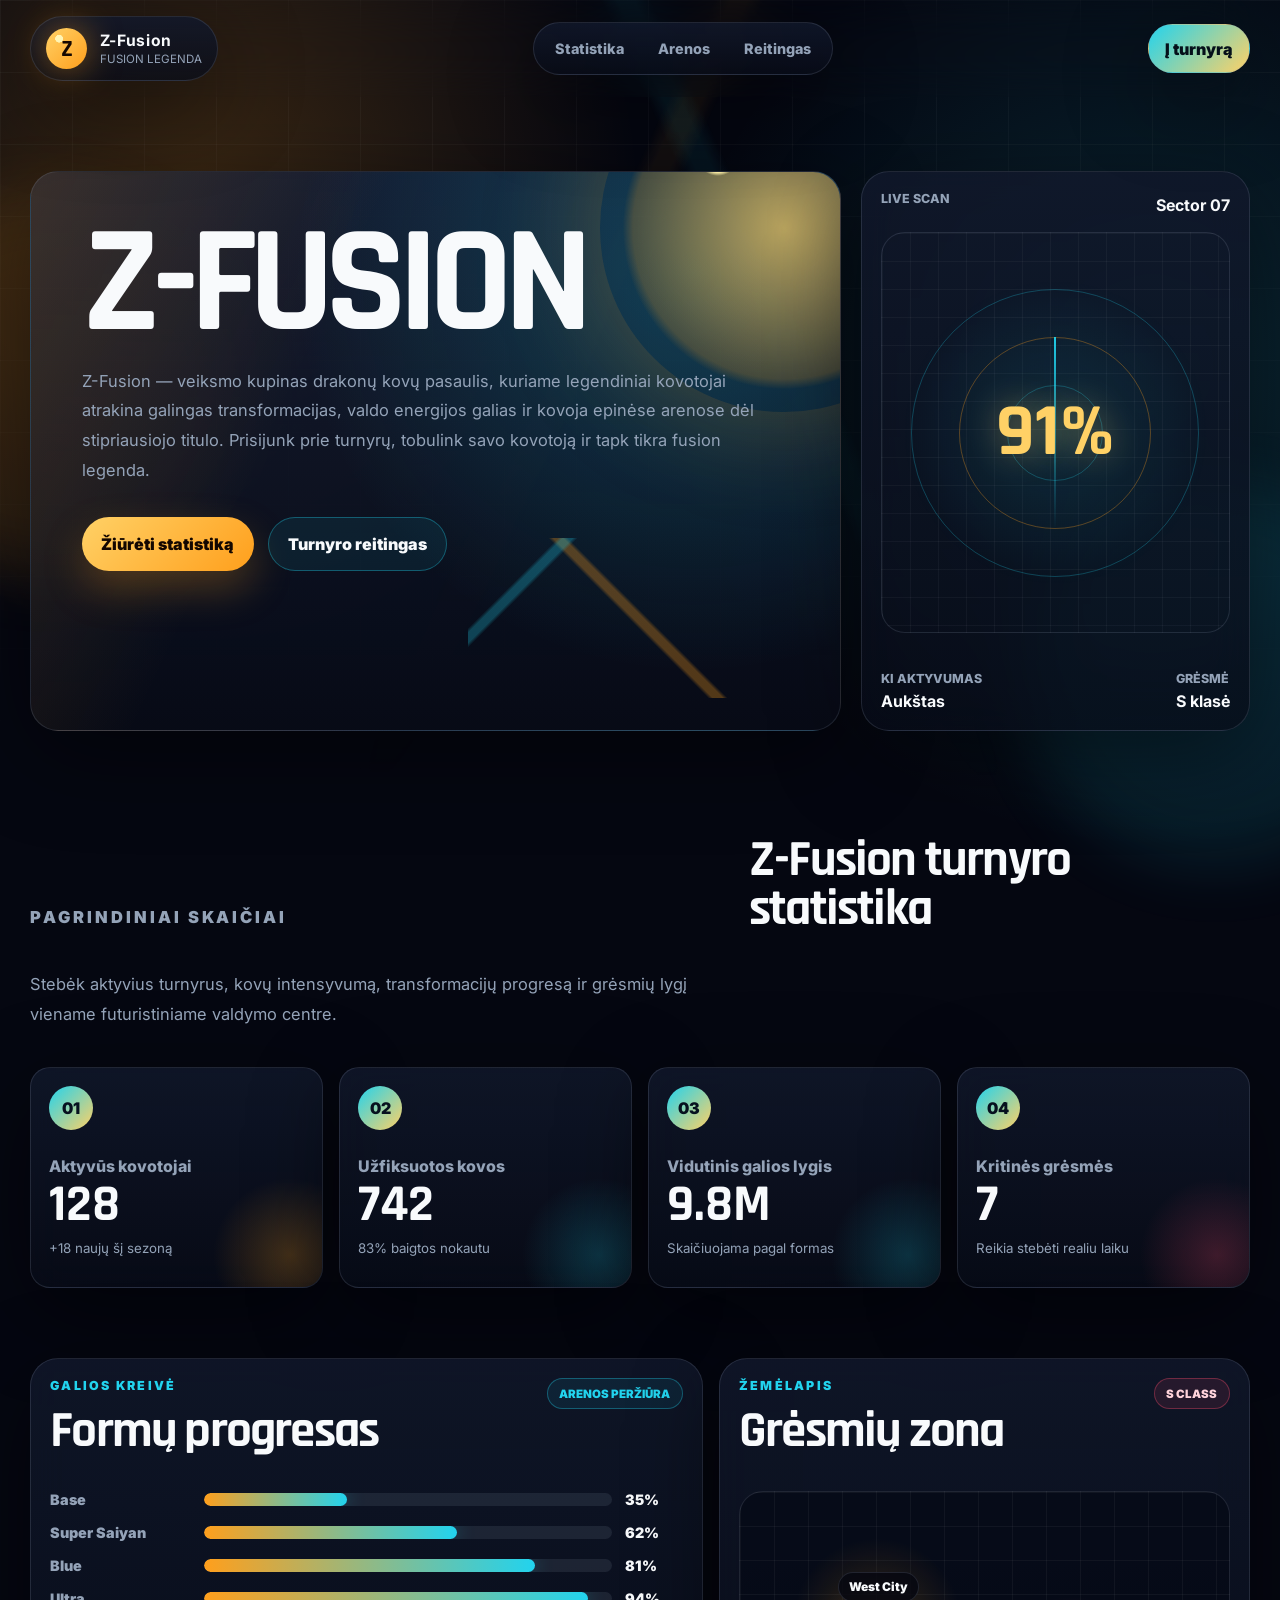
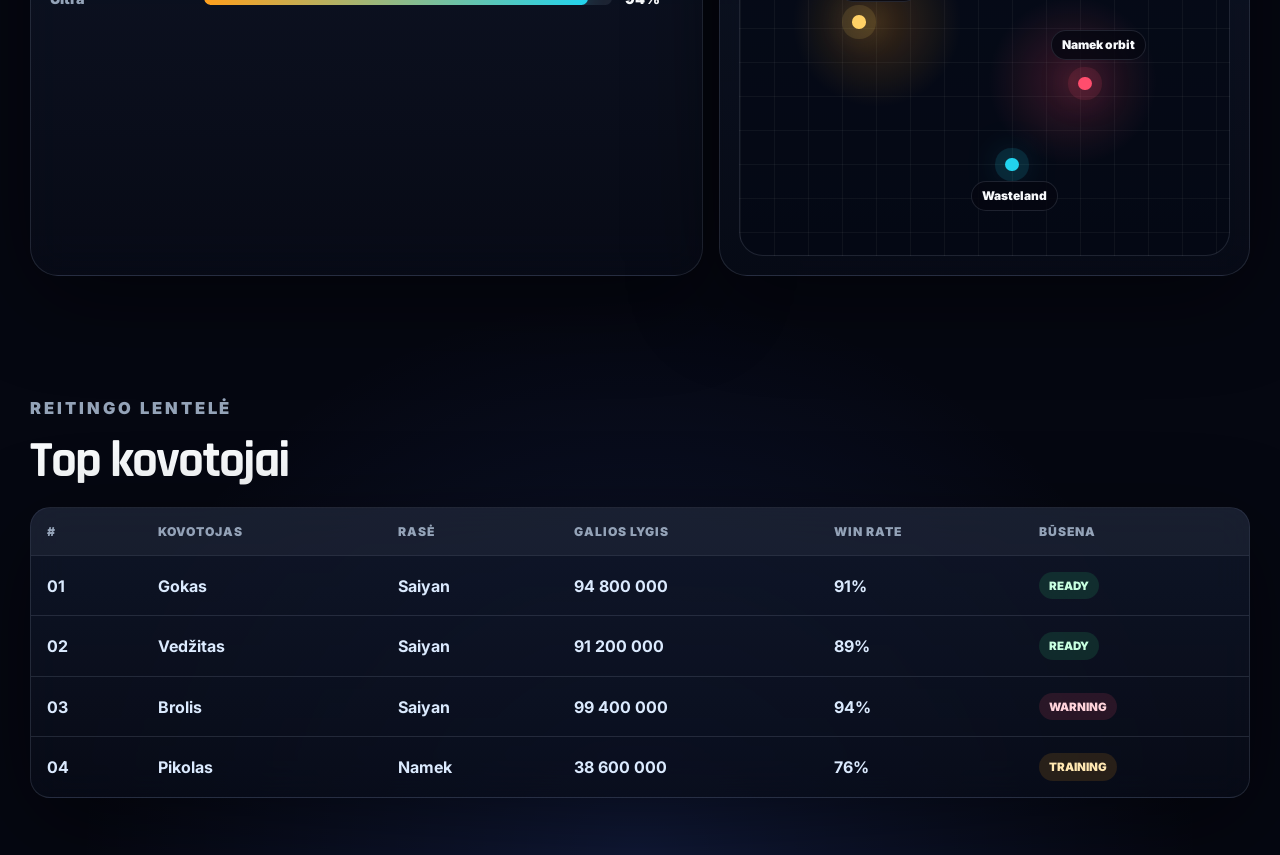
==== index.html @ 076390ab "Finalize Z-Fusion static page Co-authored-by: Adrijuszxc17 <Adrijuszxc17@users.noreply.github.com>" ====
<!DOCTYPE html>
<html lang="lt">
<head>
  <meta charset="UTF-8">
  <meta name="viewport" content="width=device-width, initial-scale=1.0">
  <title>Z-Fusion</title>
  <link rel="preconnect" href="https://fonts.googleapis.com">
  <link rel="preconnect" href="https://fonts.gstatic.com" crossorigin>
  <link href="https://fonts.googleapis.com/css2?family=Inter:wght@400;500;600;700;800;900&family=Rajdhani:wght@500;600;700&display=swap" rel="stylesheet">
  <link rel="stylesheet" href="styles.css">
</head>
<body>
  <div class="background-grid" aria-hidden="true"></div>
  <div class="energy-cloud energy-cloud-one" aria-hidden="true"></div>
  <div class="energy-cloud energy-cloud-two" aria-hidden="true"></div>

  <header class="topbar">
    <a class="brand" href="#top" aria-label="Z-Fusion pradžia">
      <span class="brand-mark">Z</span>
      <span>
        <strong>Z-Fusion</strong>
        <small>Fusion legenda</small>
      </span>
    </a>

    <nav class="nav" aria-label="Pagrindinė navigacija">
      <a href="#stats">Statistika</a>
      <a href="#arena">Arenos</a>
      <a href="#ranking">Reitingas</a>
    </nav>

    <a class="topbar-action" href="#ranking">Į turnyrą</a>
  </header>

  <main id="top">
    <section class="hero-shell">
      <div class="hero-copy">
        <h1>Z-Fusion</h1>
        <p class="hero-text">
          Z-Fusion — veiksmo kupinas drakonų kovų pasaulis, kuriame legendiniai
          kovotojai atrakina galingas transformacijas, valdo energijos galias ir
          kovoja epinėse arenose dėl stipriausiojo titulo. Prisijunk prie
          turnyrų, tobulink savo kovotoją ir tapk tikra fusion legenda.
        </p>

        <div class="hero-actions">
          <a class="button button-primary" href="#stats">Žiūrėti statistiką</a>
          <a class="button button-ghost" href="#ranking">Turnyro reitingas</a>
        </div>
      </div>

      <aside class="scanner-card" aria-label="Aktyvios kovos skeneris">
        <div class="scanner-header">
          <span>Live scan</span>
          <strong>Sector 07</strong>
        </div>

        <div class="scanner-core">
          <div class="radar-ring ring-one"></div>
          <div class="radar-ring ring-two"></div>
          <div class="radar-ring ring-three"></div>
          <span class="scanner-value">91%</span>
        </div>

        <div class="scanner-meta">
          <div>
            <span>Ki aktyvumas</span>
            <strong>Aukštas</strong>
          </div>
          <div>
            <span>Grėsmė</span>
            <strong>S klasė</strong>
          </div>
        </div>
      </aside>
    </section>

    <section id="stats" class="panel-section">
      <div class="section-title">
        <p class="label">Pagrindiniai skaičiai</p>
        <h2>Z-Fusion turnyro statistika</h2>
        <p>
          Stebėk aktyvius turnyrus, kovų intensyvumą, transformacijų progresą
          ir grėsmių lygį viename futuristiniame valdymo centre.
        </p>
      </div>

      <div class="stats-grid">
        <article class="stat-card highlight">
          <span class="stat-icon">01</span>
          <p>Aktyvūs kovotojai</p>
          <strong>128</strong>
          <small>+18 naujų šį sezoną</small>
        </article>

        <article class="stat-card">
          <span class="stat-icon">02</span>
          <p>Užfiksuotos kovos</p>
          <strong>742</strong>
          <small>83% baigtos nokautu</small>
        </article>

        <article class="stat-card">
          <span class="stat-icon">03</span>
          <p>Vidutinis galios lygis</p>
          <strong>9.8M</strong>
          <small>Skaičiuojama pagal formas</small>
        </article>

        <article class="stat-card danger">
          <span class="stat-icon">04</span>
          <p>Kritinės grėsmės</p>
          <strong>7</strong>
          <small>Reikia stebėti realiu laiku</small>
        </article>
      </div>
    </section>

    <section id="arena" class="analytics-layout">
      <article class="analytics-card power-chart">
        <div class="card-heading">
          <div>
            <p class="label">Galios kreivė</p>
            <h2>Formų progresas</h2>
          </div>
          <span class="pill">Arenos peržiūra</span>
        </div>

        <div class="chart-bars" aria-label="Kovotojų formų galios grafikas">
          <div class="bar-row">
            <span>Base</span>
            <div class="bar-track"><span style="--value: 35%"></span></div>
            <strong>35%</strong>
          </div>
          <div class="bar-row">
            <span>Super Saiyan</span>
            <div class="bar-track"><span style="--value: 62%"></span></div>
            <strong>62%</strong>
          </div>
          <div class="bar-row">
            <span>Blue</span>
            <div class="bar-track"><span style="--value: 81%"></span></div>
            <strong>81%</strong>
          </div>
          <div class="bar-row">
            <span>Ultra</span>
            <div class="bar-track"><span style="--value: 94%"></span></div>
            <strong>94%</strong>
          </div>
        </div>
      </article>

      <article class="analytics-card threat-map">
        <div class="card-heading">
          <div>
            <p class="label">Žemėlapis</p>
            <h2>Grėsmių zona</h2>
          </div>
          <span class="pill pill-red">S class</span>
        </div>

        <div class="map-shell" aria-label="Statinis grėsmių zonų vaizdas">
          <span class="zone zone-one"></span>
          <span class="zone zone-two"></span>
          <span class="zone zone-three"></span>
          <span class="zone-label label-one">West City</span>
          <span class="zone-label label-two">Namek orbit</span>
          <span class="zone-label label-three">Wasteland</span>
        </div>
      </article>
    </section>

    <section id="ranking" class="panel-section">
      <div class="section-title compact">
        <p class="label">Reitingo lentelė</p>
        <h2>Top kovotojai</h2>
      </div>

      <div class="table-card">
        <table>
          <thead>
            <tr>
              <th>#</th>
              <th>Kovotojas</th>
              <th>Rasė</th>
              <th>Galios lygis</th>
              <th>Win rate</th>
              <th>Būsena</th>
            </tr>
          </thead>
          <tbody>
            <tr>
              <td>01</td>
              <td>Gokas</td>
              <td>Saiyan</td>
              <td>94 800 000</td>
              <td>91%</td>
              <td><span class="status online">Ready</span></td>
            </tr>
            <tr>
              <td>02</td>
              <td>Vedžitas</td>
              <td>Saiyan</td>
              <td>91 200 000</td>
              <td>89%</td>
              <td><span class="status online">Ready</span></td>
            </tr>
            <tr>
              <td>03</td>
              <td>Brolis</td>
              <td>Saiyan</td>
              <td>99 400 000</td>
              <td>94%</td>
              <td><span class="status danger">Warning</span></td>
            </tr>
            <tr>
              <td>04</td>
              <td>Pikolas</td>
              <td>Namek</td>
              <td>38 600 000</td>
              <td>76%</td>
              <td><span class="status idle">Training</span></td>
            </tr>
          </tbody>
        </table>
      </div>
    </section>
  </main>
</body>
</html>
---- styles.css ----
:root {
  --bg: #050711;
  --panel: rgba(12, 18, 34, 0.82);
  --line: rgba(148, 163, 184, 0.18);
  --text: #f8fafc;
  --muted: #94a3b8;
  --orange: #ff9f1c;
  --gold: #ffd166;
  --cyan: #22d3ee;
  --blue: #4976ff;
  --red: #ff4d6d;
  --green: #31e981;
  --shadow: 0 24px 90px rgba(0, 0, 0, 0.46);
  --radius-lg: 28px;
  --radius-md: 20px;
}

* {
  box-sizing: border-box;
}

html {
  scroll-behavior: smooth;
}

body {
  min-height: 100vh;
  margin: 0;
  color: var(--text);
  font-family: "Inter", Arial, sans-serif;
  background:
    radial-gradient(circle at 15% 8%, rgba(255, 159, 28, 0.22), transparent 28rem),
    radial-gradient(circle at 90% 15%, rgba(34, 211, 238, 0.16), transparent 30rem),
    radial-gradient(circle at 50% 100%, rgba(73, 118, 255, 0.16), transparent 35rem),
    var(--bg);
  overflow-x: hidden;
}

body::selection {
  color: #0b1020;
  background: var(--gold);
}

a {
  color: inherit;
  text-decoration: none;
}

table {
  width: 100%;
  border-collapse: collapse;
}

.background-grid {
  position: fixed;
  inset: 0;
  z-index: -3;
  background-image:
    linear-gradient(rgba(255, 255, 255, 0.04) 1px, transparent 1px),
    linear-gradient(90deg, rgba(255, 255, 255, 0.04) 1px, transparent 1px);
  background-size: 72px 72px;
  mask-image: linear-gradient(to bottom, #000 0%, transparent 88%);
}

.background-grid::after {
  position: absolute;
  inset: 0;
  content: "";
  background:
    linear-gradient(115deg, transparent 0 42%, rgba(255, 159, 28, 0.08) 43% 44%, transparent 45% 100%),
    linear-gradient(65deg, transparent 0 60%, rgba(34, 211, 238, 0.09) 61% 62%, transparent 63% 100%);
}

.energy-cloud {
  position: fixed;
  z-index: -2;
  width: 24rem;
  height: 24rem;
  border-radius: 999px;
  filter: blur(32px);
  opacity: 0.54;
  pointer-events: none;
}

.energy-cloud-one {
  top: 12rem;
  left: -9rem;
  background: rgba(255, 159, 28, 0.24);
}

.energy-cloud-two {
  right: -8rem;
  bottom: 2rem;
  background: rgba(34, 211, 238, 0.2);
}

.topbar {
  position: sticky;
  top: 0;
  z-index: 20;
  display: grid;
  grid-template-columns: auto 1fr auto;
  gap: 1rem;
  align-items: center;
  width: min(1220px, calc(100% - 2rem));
  margin: 0 auto;
  padding: 1rem 0;
  backdrop-filter: blur(24px);
}

.brand,
.nav,
.topbar-action,
.scanner-card,
.stat-card,
.analytics-card,
.table-card {
  border: 1px solid var(--line);
  background: linear-gradient(180deg, rgba(17, 24, 43, 0.84), rgba(8, 12, 24, 0.76));
  box-shadow: var(--shadow);
  backdrop-filter: blur(18px);
}

.brand {
  display: inline-flex;
  align-items: center;
  gap: 0.8rem;
  padding: 0.7rem 0.95rem;
  border-radius: 999px;
}

.brand-mark {
  display: grid;
  width: 2.55rem;
  height: 2.55rem;
  place-items: center;
  color: #160800;
  font-family: "Rajdhani", "Inter", sans-serif;
  font-size: 1.45rem;
  font-weight: 700;
  background:
    radial-gradient(circle at 32% 26%, #fff5b5 0 9%, transparent 10%),
    linear-gradient(135deg, var(--gold), var(--orange));
  border-radius: 50%;
  box-shadow: 0 0 34px rgba(255, 159, 28, 0.5);
}

.brand strong,
.brand small {
  display: block;
}

.brand strong {
  font-size: 0.98rem;
  letter-spacing: 0.04em;
}

.brand small {
  margin-top: 0.1rem;
  color: var(--muted);
  font-size: 0.72rem;
  text-transform: uppercase;
}

.nav {
  justify-self: center;
  display: flex;
  gap: 0.25rem;
  padding: 0.35rem;
  border-radius: 999px;
}

.nav a {
  padding: 0.72rem 0.95rem;
  color: var(--muted);
  font-size: 0.9rem;
  font-weight: 800;
  border-radius: 999px;
  transition: 180ms ease;
}

.nav a:hover,
.nav a:focus-visible {
  color: var(--text);
  background: rgba(255, 255, 255, 0.08);
}

.topbar-action {
  padding: 0.82rem 1rem;
  color: #05101a;
  font-weight: 900;
  background: linear-gradient(135deg, var(--cyan), var(--gold));
  border-radius: 999px;
}

.hero-shell,
.panel-section,
.analytics-layout {
  width: min(1220px, calc(100% - 2rem));
  margin: 0 auto;
}

.hero-shell {
  display: grid;
  grid-template-columns: minmax(0, 1fr) minmax(340px, 0.48fr);
  gap: 1.25rem;
  align-items: stretch;
  padding: 4.6rem 0 3rem;
}

.hero-copy {
  position: relative;
  min-height: 35rem;
  padding: clamp(1.35rem, 4vw, 3.2rem);
  overflow: hidden;
  border: 1px solid var(--line);
  background:
    linear-gradient(115deg, rgba(255, 159, 28, 0.16), transparent 34%),
    radial-gradient(circle at 82% 18%, rgba(34, 211, 238, 0.22), transparent 25rem),
    linear-gradient(180deg, rgba(18, 27, 50, 0.94), rgba(8, 12, 24, 0.78));
  border-radius: var(--radius-lg);
  box-shadow: var(--shadow);
}

.hero-copy::before {
  position: absolute;
  top: -8rem;
  right: -8rem;
  width: 23rem;
  height: 23rem;
  content: "";
  background:
    radial-gradient(circle at 32% 30%, #fff1a8 0 5%, transparent 6%),
    radial-gradient(circle, rgba(255, 209, 102, 0.7), rgba(255, 159, 28, 0.22) 58%, transparent 62%);
  border-radius: 50%;
  box-shadow: 0 0 120px rgba(255, 159, 28, 0.26);
}

.hero-copy::after {
  position: absolute;
  right: 2rem;
  bottom: 2rem;
  width: 42%;
  height: 10rem;
  content: "";
  background:
    linear-gradient(135deg, transparent 0 18%, rgba(34, 211, 238, 0.35) 19% 21%, transparent 22% 100%),
    linear-gradient(45deg, transparent 0 48%, rgba(255, 159, 28, 0.38) 49% 51%, transparent 52% 100%);
  opacity: 0.8;
}

.label {
  margin: 0 0 0.85rem;
  color: var(--cyan);
  font-size: 0.78rem;
  font-weight: 900;
  letter-spacing: 0.18em;
  text-transform: uppercase;
}

h1,
h2,
h3,
p {
  margin-top: 0;
}

h1,
h2,
h3 {
  color: var(--text);
}

h1 {
  position: relative;
  z-index: 1;
  max-width: 860px;
  margin-bottom: 1.2rem;
  font-family: "Rajdhani", "Inter", sans-serif;
  font-size: clamp(4.6rem, 12vw, 9.5rem);
  font-weight: 700;
  letter-spacing: -0.06em;
  line-height: 0.82;
  text-transform: uppercase;
}

h2 {
  margin-bottom: 0.8rem;
  font-family: "Rajdhani", "Inter", sans-serif;
  font-size: clamp(2rem, 4vw, 3.9rem);
  font-weight: 700;
  letter-spacing: -0.035em;
  line-height: 0.95;
}

h3 {
  margin-bottom: 0.6rem;
  font-size: 1.28rem;
}

.hero-text,
.section-title p {
  position: relative;
  z-index: 1;
  max-width: 780px;
  color: var(--muted);
  font-size: 1.03rem;
  line-height: 1.8;
}

.hero-actions {
  position: relative;
  z-index: 1;
  display: flex;
  flex-wrap: wrap;
  gap: 0.9rem;
  margin-top: 2rem;
}

.button {
  display: inline-flex;
  align-items: center;
  justify-content: center;
  min-height: 3.35rem;
  padding: 0 1.2rem;
  font-weight: 900;
  border-radius: 999px;
  transition: 180ms ease;
}

.button:hover,
.button:focus-visible {
  transform: translateY(-3px);
}

.button-primary {
  color: #140700;
  background: linear-gradient(135deg, var(--gold), var(--orange));
  box-shadow: 0 18px 40px rgba(255, 159, 28, 0.26);
}

.button-ghost {
  color: var(--text);
  border: 1px solid rgba(34, 211, 238, 0.34);
  background: rgba(34, 211, 238, 0.08);
}

.scanner-card {
  display: grid;
  min-height: 35rem;
  padding: 1.2rem;
  border-radius: var(--radius-lg);
}

.scanner-header,
.scanner-meta {
  display: flex;
  justify-content: space-between;
  gap: 1rem;
}

.scanner-header span,
.scanner-meta span {
  color: var(--muted);
  font-size: 0.78rem;
  font-weight: 800;
  text-transform: uppercase;
}

.scanner-header strong,
.scanner-meta strong {
  display: block;
  margin-top: 0.25rem;
}

.scanner-core {
  position: relative;
  display: grid;
  min-height: 24rem;
  place-items: center;
  overflow: hidden;
  background:
    radial-gradient(circle, rgba(34, 211, 238, 0.12), transparent 58%),
    linear-gradient(rgba(255, 255, 255, 0.04) 1px, transparent 1px),
    linear-gradient(90deg, rgba(255, 255, 255, 0.04) 1px, transparent 1px);
  background-size: auto, 28px 28px, 28px 28px;
  border: 1px solid var(--line);
  border-radius: 24px;
}

.scanner-core::after {
  position: absolute;
  width: 2px;
  height: 48%;
  content: "";
  background: linear-gradient(to bottom, rgba(34, 211, 238, 0.95), transparent);
  transform-origin: bottom;
  animation: scan 5s linear infinite;
}

.radar-ring {
  position: absolute;
  border: 1px solid rgba(34, 211, 238, 0.26);
  border-radius: 50%;
}

.ring-one {
  width: 18rem;
  height: 18rem;
}

.ring-two {
  width: 12rem;
  height: 12rem;
  border-color: rgba(255, 159, 28, 0.32);
}

.ring-three {
  width: 6rem;
  height: 6rem;
}

.scanner-value {
  position: relative;
  z-index: 1;
  color: var(--gold);
  font-family: "Rajdhani", "Inter", sans-serif;
  font-size: 4.6rem;
  font-weight: 700;
  text-shadow: 0 0 34px rgba(255, 209, 102, 0.42);
}

.scanner-meta {
  align-items: end;
  padding-top: 1rem;
}

.panel-section {
  padding: 3.6rem 0;
}

.section-title {
  display: grid;
  grid-template-columns: minmax(0, 0.86fr) minmax(280px, 0.62fr);
  gap: 1.5rem;
  align-items: end;
  margin-bottom: 1.3rem;
}

.section-title.compact {
  display: block;
  max-width: 760px;
}

.stats-grid {
  display: grid;
  grid-template-columns: repeat(4, minmax(0, 1fr));
  gap: 1rem;
}

.stat-card {
  position: relative;
  min-height: 13.8rem;
  padding: 1.15rem;
  overflow: hidden;
  border-radius: var(--radius-md);
}

.stat-card::after {
  position: absolute;
  right: -3rem;
  bottom: -3rem;
  width: 10rem;
  height: 10rem;
  content: "";
  background: radial-gradient(circle, rgba(34, 211, 238, 0.2), transparent 68%);
  border-radius: 50%;
}

.stat-card.highlight::after {
  background: radial-gradient(circle, rgba(255, 159, 28, 0.24), transparent 68%);
}

.stat-card.danger::after {
  background: radial-gradient(circle, rgba(255, 77, 109, 0.22), transparent 68%);
}

.stat-icon,
.pill,
.status {
  display: inline-flex;
  align-items: center;
  justify-content: center;
  border-radius: 999px;
}

.stat-icon {
  width: 2.75rem;
  height: 2.75rem;
  margin-bottom: 1.6rem;
  color: #07111f;
  font-weight: 900;
  background: linear-gradient(135deg, var(--cyan), var(--gold));
}

.stat-card p {
  margin-bottom: 0.2rem;
  color: var(--muted);
  font-weight: 800;
}

.stat-card strong {
  display: block;
  margin-bottom: 0.35rem;
  font-family: "Rajdhani", "Inter", sans-serif;
  font-size: 3.25rem;
  line-height: 1;
}

.stat-card small {
  color: var(--muted);
}

.analytics-layout {
  display: grid;
  grid-template-columns: minmax(0, 0.95fr) minmax(360px, 0.75fr);
  gap: 1rem;
  padding: 0.8rem 0 3.8rem;
}

.analytics-card {
  padding: 1.2rem;
  border-radius: var(--radius-lg);
}

.card-heading {
  display: flex;
  justify-content: space-between;
  gap: 1rem;
  align-items: start;
  margin-bottom: 1.4rem;
}

.pill {
  padding: 0.45rem 0.72rem;
  color: var(--cyan);
  font-size: 0.72rem;
  font-weight: 900;
  text-transform: uppercase;
  border: 1px solid rgba(34, 211, 238, 0.34);
  background: rgba(34, 211, 238, 0.08);
}

.pill-red {
  color: #ffd3db;
  border-color: rgba(255, 77, 109, 0.34);
  background: rgba(255, 77, 109, 0.1);
}

.chart-bars {
  display: grid;
  gap: 1rem;
}

.bar-row {
  display: grid;
  grid-template-columns: 8.8rem 1fr 3.6rem;
  gap: 0.8rem;
  align-items: center;
}

.bar-row span,
.bar-row strong {
  font-size: 0.9rem;
  font-weight: 900;
}

.bar-row > span {
  color: var(--muted);
}

.bar-track {
  height: 0.8rem;
  overflow: hidden;
  background: rgba(148, 163, 184, 0.13);
  border-radius: 999px;
}

.bar-track span {
  display: block;
  width: var(--value);
  height: 100%;
  background: linear-gradient(90deg, var(--orange), var(--cyan));
  border-radius: inherit;
  box-shadow: 0 0 20px rgba(34, 211, 238, 0.32);
}

.map-shell {
  position: relative;
  min-height: 22.8rem;
  overflow: hidden;
  background:
    radial-gradient(circle at 28% 36%, rgba(255, 159, 28, 0.2), transparent 20%),
    radial-gradient(circle at 68% 52%, rgba(255, 77, 109, 0.2), transparent 22%),
    linear-gradient(rgba(255, 255, 255, 0.045) 1px, transparent 1px),
    linear-gradient(90deg, rgba(255, 255, 255, 0.045) 1px, transparent 1px),
    rgba(4, 9, 20, 0.62);
  background-size: auto, auto, 34px 34px, 34px 34px, auto;
  border: 1px solid var(--line);
  border-radius: 24px;
}

.zone {
  position: absolute;
  width: 0.85rem;
  height: 0.85rem;
  background: var(--gold);
  border-radius: 50%;
  box-shadow: 0 0 0 10px rgba(255, 209, 102, 0.12), 0 0 35px rgba(255, 209, 102, 0.7);
}

.zone-one {
  top: 34%;
  left: 23%;
}

.zone-two {
  top: 51%;
  right: 28%;
  background: var(--red);
  box-shadow: 0 0 0 10px rgba(255, 77, 109, 0.12), 0 0 35px rgba(255, 77, 109, 0.7);
}

.zone-three {
  right: 43%;
  bottom: 23%;
  background: var(--cyan);
  box-shadow: 0 0 0 10px rgba(34, 211, 238, 0.12), 0 0 35px rgba(34, 211, 238, 0.7);
}

.zone-label {
  position: absolute;
  padding: 0.42rem 0.62rem;
  color: var(--text);
  font-size: 0.75rem;
  font-weight: 900;
  background: rgba(5, 7, 17, 0.8);
  border: 1px solid var(--line);
  border-radius: 999px;
}

.label-one {
  top: 22%;
  left: 20%;
}

.label-two {
  top: 38%;
  right: 17%;
}

.label-three {
  right: 35%;
  bottom: 12%;
}

.status {
  padding: 0.42rem 0.62rem;
  font-size: 0.72rem;
  font-weight: 900;
  text-transform: uppercase;
}

.status.online {
  color: #c7ffe0;
  background: rgba(49, 233, 129, 0.12);
}

.status.danger {
  color: #ffd3db;
  background: rgba(255, 77, 109, 0.13);
}

.status.idle {
  color: #ffe7b1;
  background: rgba(255, 159, 28, 0.13);
}

.table-card {
  overflow: hidden;
  border-radius: var(--radius-md);
}

th,
td {
  padding: 1rem;
  text-align: left;
  border-bottom: 1px solid var(--line);
}

th {
  color: var(--muted);
  font-size: 0.76rem;
  font-weight: 900;
  letter-spacing: 0.08em;
  text-transform: uppercase;
  background: rgba(255, 255, 255, 0.045);
}

td {
  color: #dbeafe;
  font-weight: 700;
}

tbody tr:hover {
  background: rgba(34, 211, 238, 0.055);
}

tbody tr:last-child td {
  border-bottom: 0;
}

@keyframes scan {
  from {
    transform: rotate(0deg);
  }

  to {
    transform: rotate(360deg);
  }
}

@media (max-width: 1020px) {
  .topbar {
    grid-template-columns: 1fr;
  }

  .nav {
    justify-self: stretch;
    justify-content: center;
    flex-wrap: wrap;
    border-radius: 22px;
  }

  .topbar-action {
    justify-self: start;
  }

  .hero-shell,
  .section-title,
  .analytics-layout {
    grid-template-columns: 1fr;
  }

  .stats-grid {
    grid-template-columns: repeat(2, minmax(0, 1fr));
  }
}

@media (max-width: 720px) {
  .topbar,
  .hero-shell,
  .panel-section,
  .analytics-layout {
    width: min(100% - 1rem, 620px);
  }

  .hero-shell {
    padding-top: 2rem;
  }

  .hero-copy,
  .scanner-card {
    min-height: auto;
  }

  .stats-grid {
    grid-template-columns: 1fr;
  }

  .bar-row {
    grid-template-columns: 1fr;
  }

  .table-card {
    overflow-x: auto;
  }

  table {
    min-width: 760px;
  }
}

@media (max-width: 520px) {
  .brand {
    align-items: flex-start;
    border-radius: 22px;
  }

  .nav a,
  .topbar-action,
  .button {
    width: 100%;
    text-align: center;
  }

  .hero-actions {
    width: 100%;
  }

  h1 {
    font-size: clamp(3.4rem, 20vw, 5.4rem);
  }
}
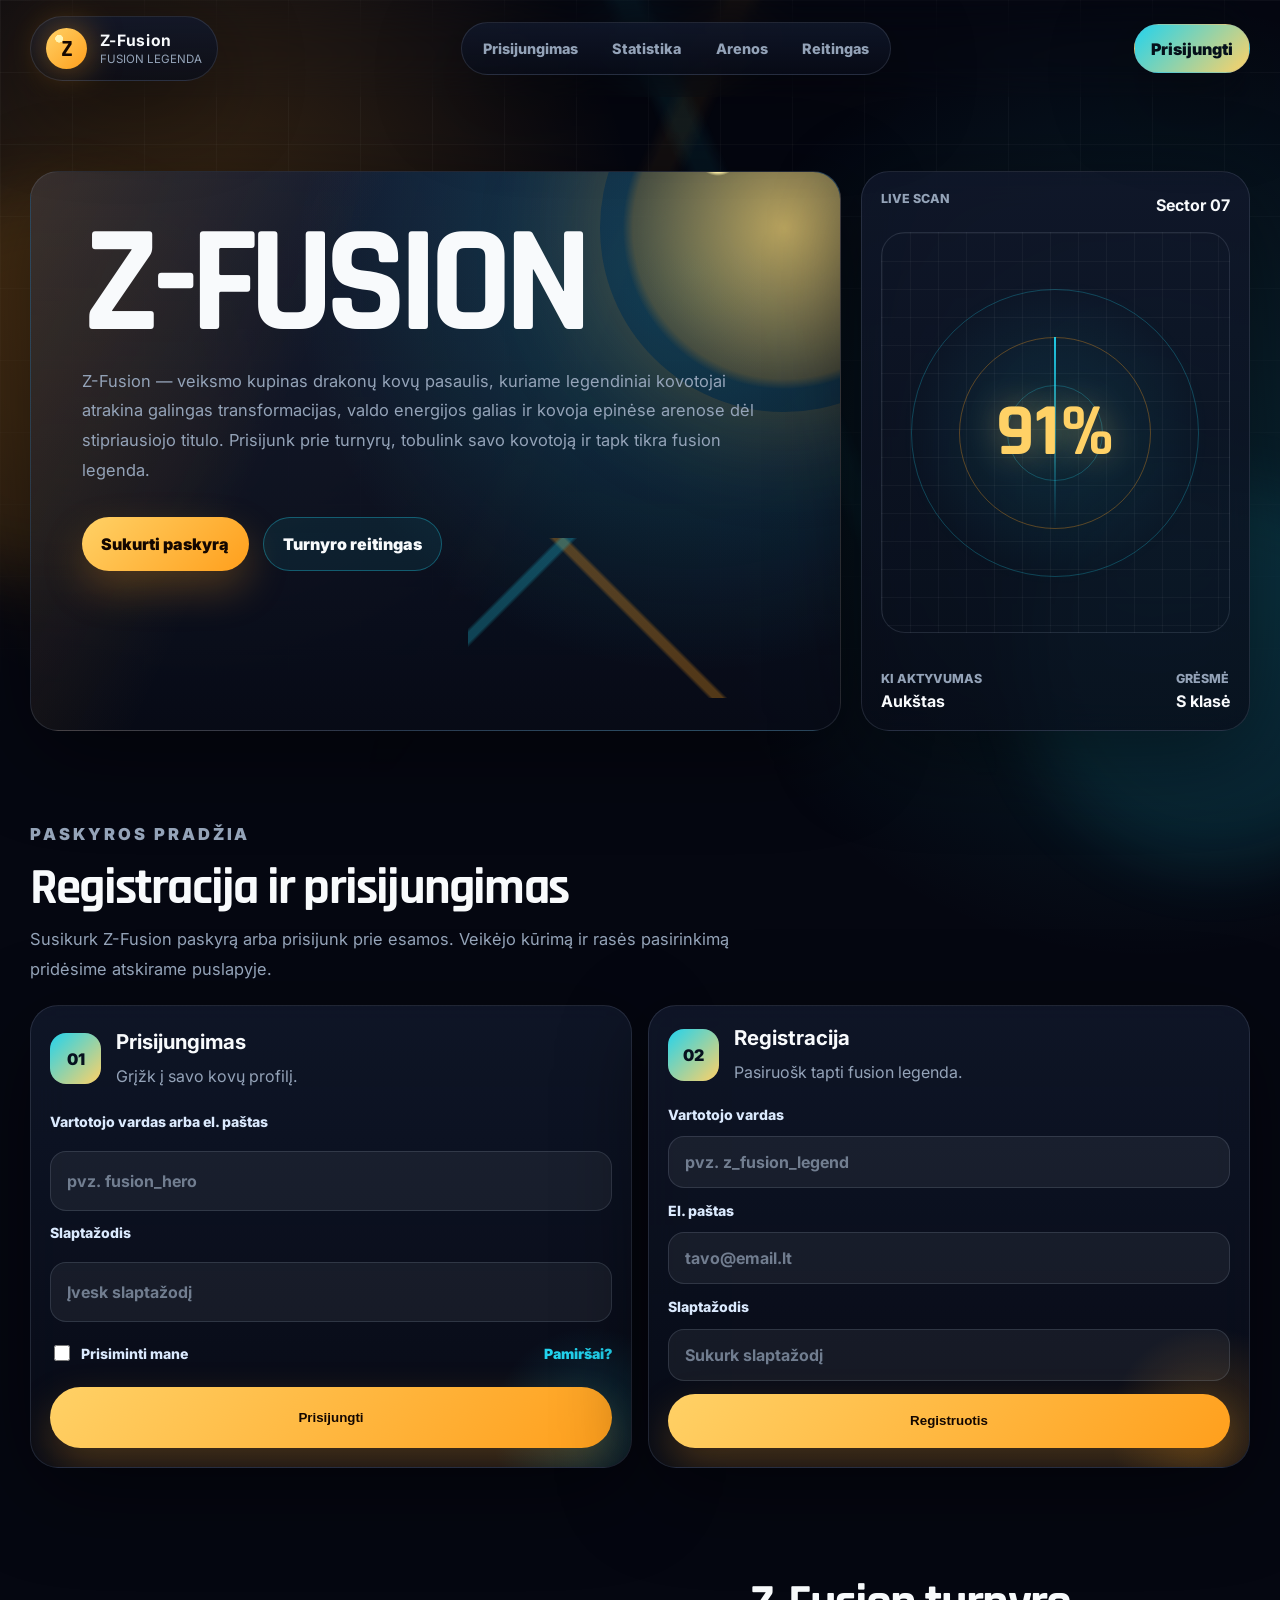
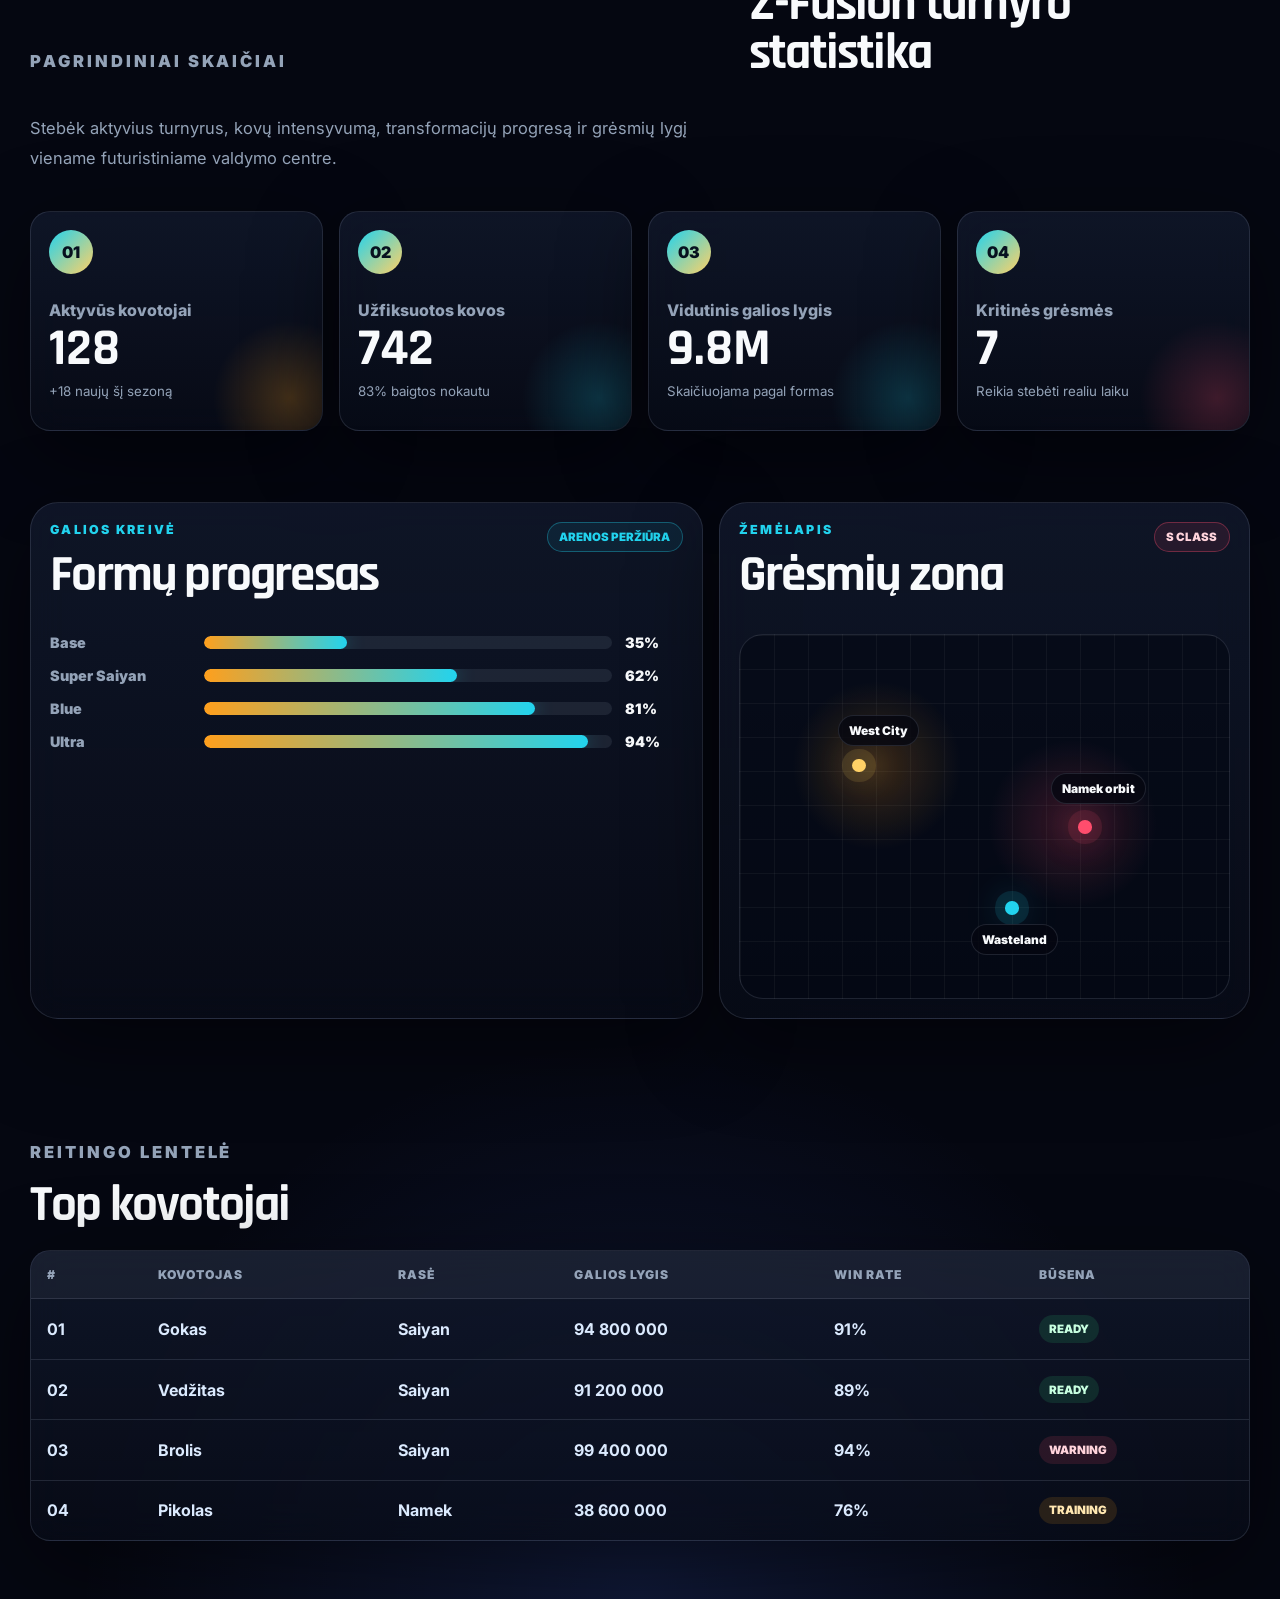
==== commit b32bb1ec: "Add Z-Fusion auth forms Co-authored-by: Adrijuszxc17 <Adrijuszxc17@users.noreply.github.com>" ====
--- a/index.html
+++ b/index.html
@@ -24,12 +24,13 @@
     </a>
 
     <nav class="nav" aria-label="Pagrindinė navigacija">
+      <a href="#auth">Prisijungimas</a>
       <a href="#stats">Statistika</a>
       <a href="#arena">Arenos</a>
       <a href="#ranking">Reitingas</a>
     </nav>
 
-    <a class="topbar-action" href="#ranking">Į turnyrą</a>
+    <a class="topbar-action" href="#auth">Prisijungti</a>
   </header>
 
   <main id="top">
@@ -44,7 +45,7 @@
         </p>
 
         <div class="hero-actions">
-          <a class="button button-primary" href="#stats">Žiūrėti statistiką</a>
+          <a class="button button-primary" href="#auth">Sukurti paskyrą</a>
           <a class="button button-ghost" href="#ranking">Turnyro reitingas</a>
         </div>
       </div>
@@ -73,6 +74,66 @@
           </div>
         </div>
       </aside>
+    </section>
+
+    <section id="auth" class="auth-section">
+      <div class="section-title compact">
+        <p class="label">Paskyros pradžia</p>
+        <h2>Registracija ir prisijungimas</h2>
+        <p>
+          Susikurk Z-Fusion paskyrą arba prisijunk prie esamos. Veikėjo kūrimą
+          ir rasės pasirinkimą pridėsime atskirame puslapyje.
+        </p>
+      </div>
+
+      <div class="auth-grid">
+        <form class="auth-card" action="#" method="post">
+          <div class="form-heading">
+            <span class="form-icon">01</span>
+            <div>
+              <h3>Prisijungimas</h3>
+              <p>Grįžk į savo kovų profilį.</p>
+            </div>
+          </div>
+
+          <label for="login-name">Vartotojo vardas arba el. paštas</label>
+          <input id="login-name" name="login-name" type="text" placeholder="pvz. fusion_hero" autocomplete="username">
+
+          <label for="login-password">Slaptažodis</label>
+          <input id="login-password" name="login-password" type="password" placeholder="Įvesk slaptažodį" autocomplete="current-password">
+
+          <div class="form-row">
+            <label class="check-option">
+              <input type="checkbox" name="remember">
+              <span>Prisiminti mane</span>
+            </label>
+            <a href="#auth">Pamiršai?</a>
+          </div>
+
+          <button class="button button-primary" type="submit">Prisijungti</button>
+        </form>
+
+        <form class="auth-card auth-card-accent" action="#" method="post">
+          <div class="form-heading">
+            <span class="form-icon">02</span>
+            <div>
+              <h3>Registracija</h3>
+              <p>Pasiruošk tapti fusion legenda.</p>
+            </div>
+          </div>
+
+          <label for="register-name">Vartotojo vardas</label>
+          <input id="register-name" name="register-name" type="text" placeholder="pvz. z_fusion_legend" autocomplete="username">
+
+          <label for="register-email">El. paštas</label>
+          <input id="register-email" name="register-email" type="email" placeholder="tavo@email.lt" autocomplete="email">
+
+          <label for="register-password">Slaptažodis</label>
+          <input id="register-password" name="register-password" type="password" placeholder="Sukurk slaptažodį" autocomplete="new-password">
+
+          <button class="button button-primary" type="submit">Registruotis</button>
+        </form>
+      </div>
     </section>
 
     <section id="stats" class="panel-section">
--- a/styles.css
+++ b/styles.css
@@ -114,6 +114,7 @@
 .scanner-card,
 .stat-card,
 .analytics-card,
+.auth-card,
 .table-card {
   border: 1px solid var(--line);
   background: linear-gradient(180deg, rgba(17, 24, 43, 0.84), rgba(8, 12, 24, 0.76));
@@ -194,6 +195,7 @@
 }
 
 .hero-shell,
+.auth-section,
 .panel-section,
 .analytics-layout {
   width: min(1220px, calc(100% - 2rem));
@@ -435,6 +437,142 @@
   padding-top: 1rem;
 }
 
+.auth-section {
+  padding: 2.6rem 0 3.4rem;
+}
+
+.auth-grid {
+  display: grid;
+  grid-template-columns: repeat(2, minmax(0, 1fr));
+  gap: 1rem;
+}
+
+.auth-card {
+  position: relative;
+  display: grid;
+  gap: 0.85rem;
+  padding: 1.2rem;
+  overflow: hidden;
+  border-radius: var(--radius-lg);
+}
+
+.auth-card::after {
+  position: absolute;
+  right: -4rem;
+  bottom: -4rem;
+  width: 13rem;
+  height: 13rem;
+  content: "";
+  background: radial-gradient(circle, rgba(34, 211, 238, 0.18), transparent 68%);
+  border-radius: 50%;
+  pointer-events: none;
+}
+
+.auth-card-accent::after {
+  background: radial-gradient(circle, rgba(255, 159, 28, 0.22), transparent 68%);
+}
+
+.form-heading {
+  position: relative;
+  z-index: 1;
+  display: flex;
+  gap: 0.9rem;
+  align-items: center;
+  margin-bottom: 0.45rem;
+}
+
+.form-heading p {
+  margin: 0;
+  color: var(--muted);
+  line-height: 1.55;
+}
+
+.form-icon {
+  display: grid;
+  width: 3.2rem;
+  height: 3.2rem;
+  flex: 0 0 auto;
+  place-items: center;
+  color: #07111f;
+  font-weight: 900;
+  background: linear-gradient(135deg, var(--cyan), var(--gold));
+  border-radius: 1rem;
+}
+
+.auth-card label {
+  position: relative;
+  z-index: 1;
+  color: #dbeafe;
+  font-size: 0.88rem;
+  font-weight: 800;
+}
+
+.auth-card input[type="text"],
+.auth-card input[type="email"],
+.auth-card input[type="password"] {
+  position: relative;
+  z-index: 1;
+  width: 100%;
+  min-height: 3.25rem;
+  padding: 0 1rem;
+  color: var(--text);
+  font: inherit;
+  font-weight: 700;
+  outline: none;
+  background: rgba(255, 255, 255, 0.055);
+  border: 1px solid rgba(148, 163, 184, 0.2);
+  border-radius: 16px;
+  transition: 180ms ease;
+}
+
+.auth-card input::placeholder {
+  color: rgba(148, 163, 184, 0.72);
+}
+
+.auth-card input:focus {
+  border-color: rgba(34, 211, 238, 0.72);
+  box-shadow: 0 0 0 4px rgba(34, 211, 238, 0.12);
+}
+
+.form-row {
+  position: relative;
+  z-index: 1;
+  display: flex;
+  flex-wrap: wrap;
+  justify-content: space-between;
+  gap: 0.8rem;
+  align-items: center;
+  margin: 0.2rem 0 0.3rem;
+}
+
+.form-row a {
+  color: var(--cyan);
+  font-size: 0.88rem;
+  font-weight: 900;
+}
+
+.check-option {
+  display: inline-flex;
+  gap: 0.5rem;
+  align-items: center;
+  color: var(--muted);
+  cursor: pointer;
+}
+
+.check-option input {
+  width: 1rem;
+  height: 1rem;
+  accent-color: var(--orange);
+}
+
+.auth-card .button {
+  position: relative;
+  z-index: 1;
+  width: 100%;
+  border: 0;
+  cursor: pointer;
+}
+
 .panel-section {
   padding: 3.6rem 0;
 }
@@ -747,12 +885,14 @@
   }
 
   .hero-shell,
+  .auth-section,
   .section-title,
   .analytics-layout {
     grid-template-columns: 1fr;
   }
 
-  .stats-grid {
+  .stats-grid,
+  .auth-grid {
     grid-template-columns: repeat(2, minmax(0, 1fr));
   }
 }
@@ -760,6 +900,7 @@
 @media (max-width: 720px) {
   .topbar,
   .hero-shell,
+  .auth-section,
   .panel-section,
   .analytics-layout {
     width: min(100% - 1rem, 620px);
@@ -774,7 +915,8 @@
     min-height: auto;
   }
 
-  .stats-grid {
+  .stats-grid,
+  .auth-grid {
     grid-template-columns: 1fr;
   }
 
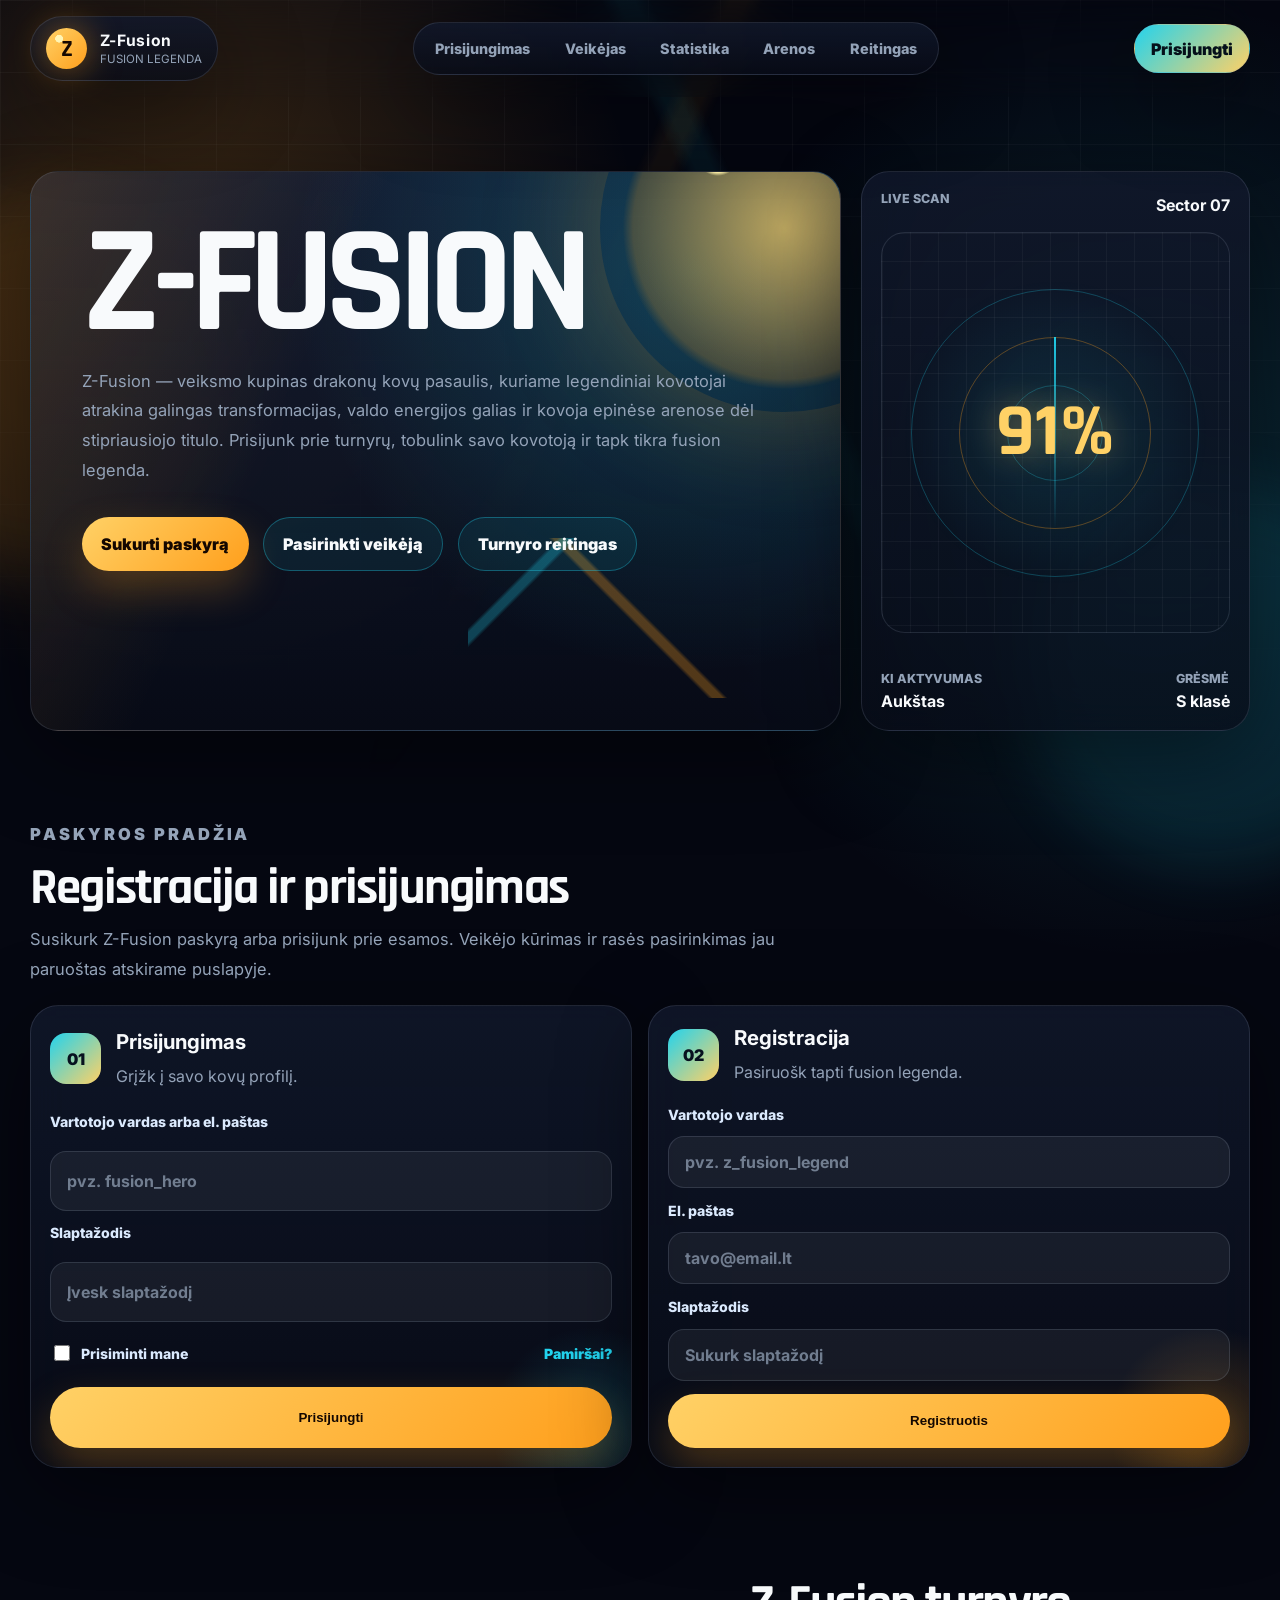
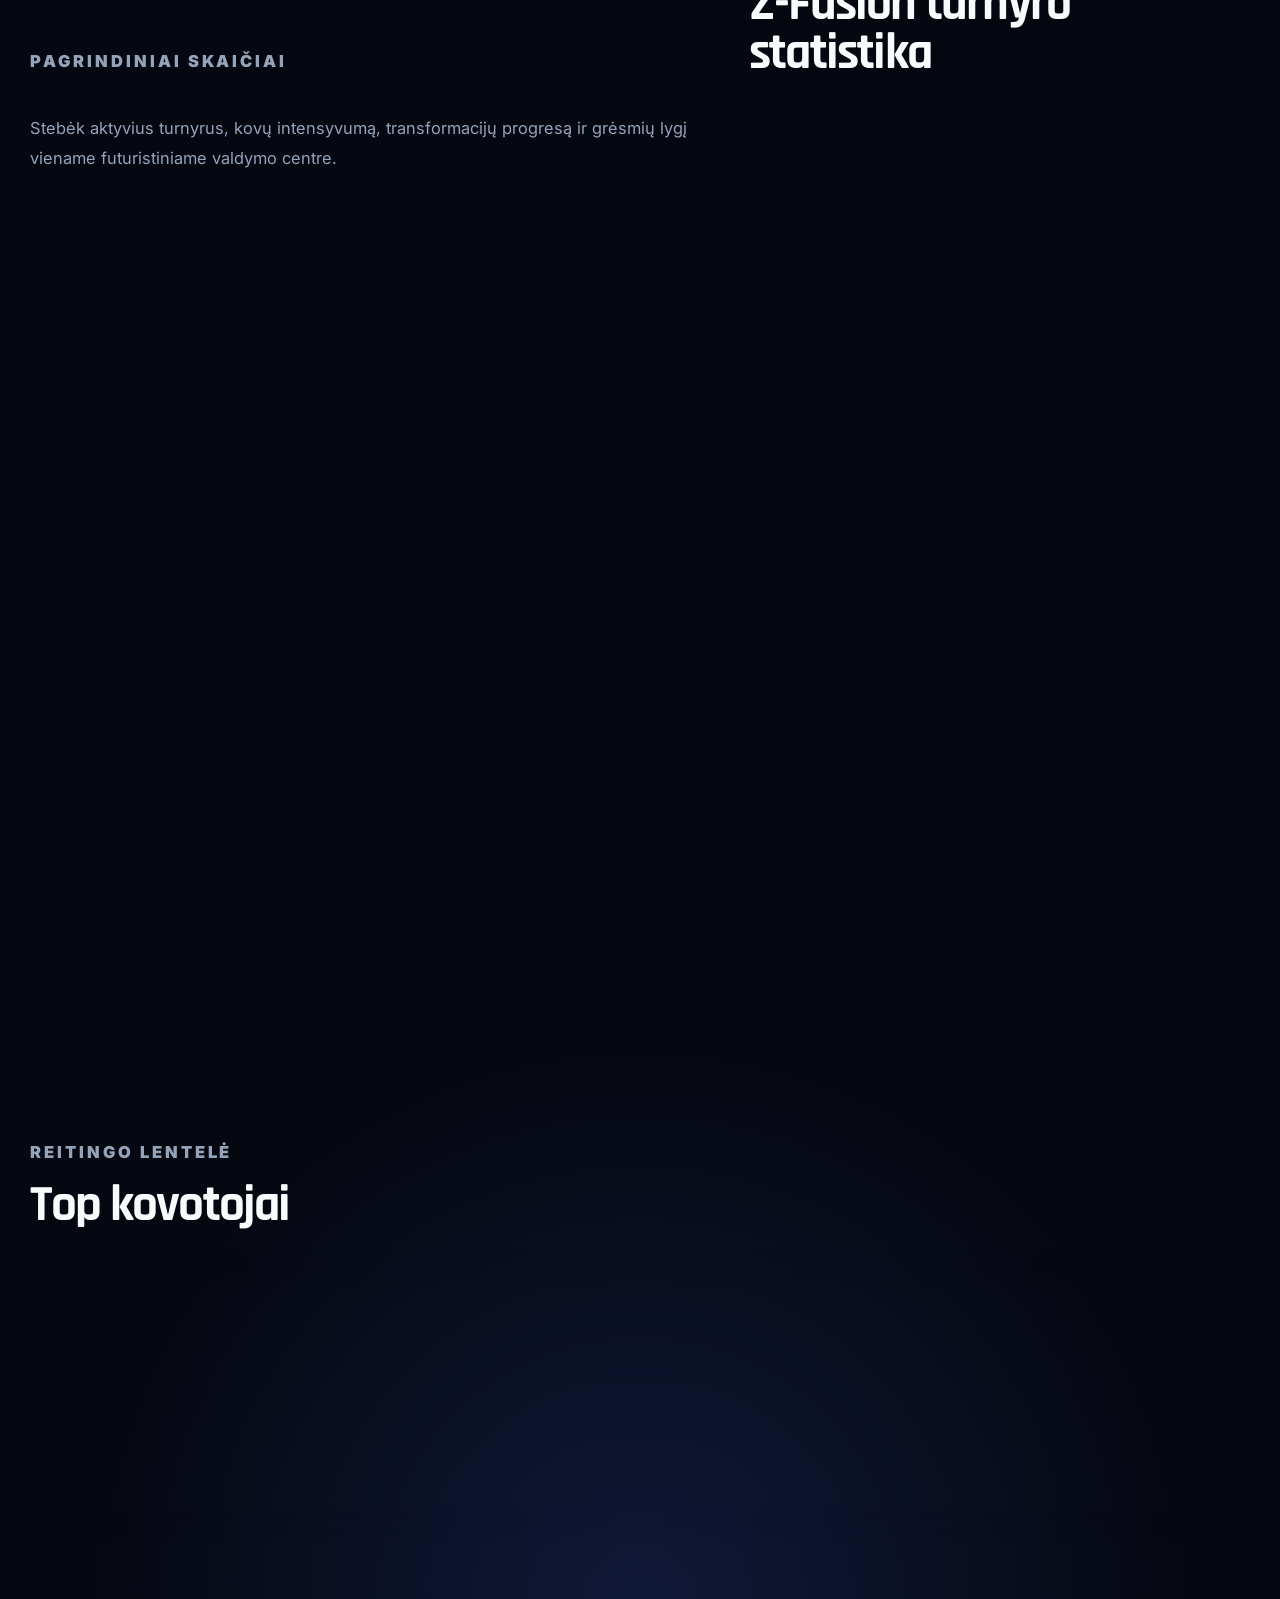
==== commit c88808b3: "Add character selection page Co-authored-by: Adrijuszxc17 <Adrijuszxc17@users.noreply.github.com>" ====
--- a/index.html
+++ b/index.html
@@ -25,6 +25,7 @@
 
     <nav class="nav" aria-label="Pagrindinė navigacija">
       <a href="#auth">Prisijungimas</a>
+      <a href="character.html">Veikėjas</a>
       <a href="#stats">Statistika</a>
       <a href="#arena">Arenos</a>
       <a href="#ranking">Reitingas</a>
@@ -46,6 +47,7 @@
 
         <div class="hero-actions">
           <a class="button button-primary" href="#auth">Sukurti paskyrą</a>
+          <a class="button button-ghost" href="character.html">Pasirinkti veikėją</a>
           <a class="button button-ghost" href="#ranking">Turnyro reitingas</a>
         </div>
       </div>
@@ -81,8 +83,8 @@
         <p class="label">Paskyros pradžia</p>
         <h2>Registracija ir prisijungimas</h2>
         <p>
-          Susikurk Z-Fusion paskyrą arba prisijunk prie esamos. Veikėjo kūrimą
-          ir rasės pasirinkimą pridėsime atskirame puslapyje.
+          Susikurk Z-Fusion paskyrą arba prisijunk prie esamos. Veikėjo kūrimas
+          ir rasės pasirinkimas jau paruoštas atskirame puslapyje.
         </p>
       </div>
 
--- a/styles.css
+++ b/styles.css
@@ -115,6 +115,10 @@
 .stat-card,
 .analytics-card,
 .auth-card,
+.identity-card,
+.choice-card,
+.style-panel,
+.preview-panel,
 .table-card {
   border: 1px solid var(--line);
   background: linear-gradient(180deg, rgba(17, 24, 43, 0.84), rgba(8, 12, 24, 0.76));
@@ -196,6 +200,8 @@
 
 .hero-shell,
 .auth-section,
+.character-hero,
+.character-section,
 .panel-section,
 .analytics-layout {
   width: min(1220px, calc(100% - 2rem));
@@ -509,7 +515,8 @@
 
 .auth-card input[type="text"],
 .auth-card input[type="email"],
-.auth-card input[type="password"] {
+.auth-card input[type="password"],
+.identity-card input[type="text"] {
   position: relative;
   z-index: 1;
   width: 100%;
@@ -529,7 +536,8 @@
   color: rgba(148, 163, 184, 0.72);
 }
 
-.auth-card input:focus {
+.auth-card input:focus,
+.identity-card input:focus {
   border-color: rgba(34, 211, 238, 0.72);
   box-shadow: 0 0 0 4px rgba(34, 211, 238, 0.12);
 }
@@ -571,6 +579,260 @@
   width: 100%;
   border: 0;
   cursor: pointer;
+}
+
+.character-hero {
+  display: grid;
+  grid-template-columns: minmax(0, 1fr) minmax(320px, 0.46fr);
+  gap: 1rem;
+  align-items: stretch;
+  padding: 4.6rem 0 2.8rem;
+}
+
+.character-copy,
+.identity-card {
+  position: relative;
+  overflow: hidden;
+  border-radius: var(--radius-lg);
+}
+
+.character-copy {
+  min-height: 29rem;
+  padding: clamp(1.35rem, 4vw, 3.2rem);
+  border: 1px solid var(--line);
+  background:
+    linear-gradient(115deg, rgba(34, 211, 238, 0.18), transparent 34%),
+    radial-gradient(circle at 82% 16%, rgba(255, 159, 28, 0.24), transparent 25rem),
+    linear-gradient(180deg, rgba(18, 27, 50, 0.94), rgba(8, 12, 24, 0.78));
+  box-shadow: var(--shadow);
+}
+
+.character-copy::after {
+  position: absolute;
+  right: -6rem;
+  bottom: -6rem;
+  width: 22rem;
+  height: 22rem;
+  content: "";
+  background: radial-gradient(circle, rgba(255, 209, 102, 0.35), transparent 62%);
+  border-radius: 50%;
+}
+
+.character-copy p {
+  position: relative;
+  z-index: 1;
+  max-width: 700px;
+  color: var(--muted);
+  font-size: 1.03rem;
+  line-height: 1.8;
+}
+
+.identity-card {
+  display: grid;
+  gap: 0.85rem;
+  padding: 1.2rem;
+}
+
+.identity-card label {
+  color: #dbeafe;
+  font-size: 0.88rem;
+  font-weight: 800;
+}
+
+.identity-card .button {
+  width: 100%;
+  margin-top: 0.4rem;
+  border: 0;
+  cursor: pointer;
+}
+
+.character-section {
+  padding: 3.2rem 0;
+}
+
+.race-grid {
+  display: grid;
+  grid-template-columns: repeat(4, minmax(0, 1fr));
+  gap: 1rem;
+}
+
+.choice-card {
+  position: relative;
+  min-height: 17rem;
+  padding: 1.15rem;
+  overflow: hidden;
+  border-radius: var(--radius-md);
+  cursor: pointer;
+  transition: 180ms ease;
+}
+
+.choice-card:hover,
+.choice-card:focus-within {
+  transform: translateY(-4px);
+  border-color: rgba(34, 211, 238, 0.42);
+}
+
+.choice-card input {
+  position: absolute;
+  opacity: 0;
+  pointer-events: none;
+}
+
+.choice-card::after {
+  position: absolute;
+  right: -4rem;
+  bottom: -4rem;
+  width: 13rem;
+  height: 13rem;
+  content: "";
+  background: radial-gradient(circle, rgba(34, 211, 238, 0.18), transparent 68%);
+  border-radius: 50%;
+}
+
+.saiyan-card::after {
+  background: radial-gradient(circle, rgba(255, 159, 28, 0.26), transparent 68%);
+}
+
+.namek-card::after {
+  background: radial-gradient(circle, rgba(49, 233, 129, 0.2), transparent 68%);
+}
+
+.android-card::after {
+  background: radial-gradient(circle, rgba(73, 118, 255, 0.24), transparent 68%);
+}
+
+.human-card::after {
+  background: radial-gradient(circle, rgba(255, 77, 109, 0.2), transparent 68%);
+}
+
+.choice-mark {
+  position: relative;
+  z-index: 1;
+  display: grid;
+  width: 4rem;
+  height: 4rem;
+  margin-bottom: 1.2rem;
+  place-items: center;
+  color: #07111f;
+  font-family: "Rajdhani", "Inter", sans-serif;
+  font-size: 2rem;
+  font-weight: 700;
+  background: linear-gradient(135deg, var(--cyan), var(--gold));
+  border-radius: 1.2rem;
+}
+
+.choice-card strong,
+.choice-card small {
+  position: relative;
+  z-index: 1;
+  display: block;
+}
+
+.choice-card strong {
+  margin-bottom: 0.5rem;
+  font-size: 1.25rem;
+}
+
+.choice-card small {
+  color: var(--muted);
+  line-height: 1.65;
+}
+
+.choice-card:has(input:checked) {
+  border-color: rgba(255, 209, 102, 0.72);
+  box-shadow: 0 24px 90px rgba(255, 159, 28, 0.16);
+}
+
+.split-section {
+  display: grid;
+  grid-template-columns: minmax(0, 0.95fr) minmax(320px, 0.56fr);
+  gap: 1rem;
+}
+
+.style-panel,
+.preview-panel {
+  padding: 1.2rem;
+  border-radius: var(--radius-lg);
+}
+
+.style-list {
+  display: grid;
+  gap: 0.8rem;
+}
+
+.style-list label {
+  display: grid;
+  grid-template-columns: auto 1fr;
+  gap: 0.75rem;
+  align-items: start;
+  padding: 0.95rem;
+  background: rgba(255, 255, 255, 0.045);
+  border: 1px solid var(--line);
+  border-radius: 18px;
+  cursor: pointer;
+}
+
+.style-list input {
+  margin-top: 0.28rem;
+  accent-color: var(--orange);
+}
+
+.style-list strong,
+.style-list small {
+  display: block;
+}
+
+.style-list strong {
+  margin-bottom: 0.25rem;
+}
+
+.style-list small,
+.preview-panel p {
+  color: var(--muted);
+  line-height: 1.7;
+}
+
+.preview-avatar {
+  display: grid;
+  width: 7.4rem;
+  height: 7.4rem;
+  margin-bottom: 1rem;
+  place-items: center;
+  color: #07111f;
+  font-family: "Rajdhani", "Inter", sans-serif;
+  font-size: 4.2rem;
+  font-weight: 700;
+  background:
+    radial-gradient(circle at 34% 28%, #fff5b5 0 8%, transparent 9%),
+    linear-gradient(135deg, var(--gold), var(--orange));
+  border-radius: 2rem;
+  box-shadow: 0 0 44px rgba(255, 159, 28, 0.32);
+}
+
+.preview-stats {
+  display: grid;
+  grid-template-columns: repeat(3, minmax(0, 1fr));
+  gap: 0.65rem;
+  margin: 1rem 0 0;
+}
+
+.preview-stats div {
+  padding: 0.85rem;
+  background: rgba(255, 255, 255, 0.045);
+  border: 1px solid var(--line);
+  border-radius: 16px;
+}
+
+.preview-stats dt {
+  color: var(--muted);
+  font-size: 0.72rem;
+  font-weight: 900;
+  text-transform: uppercase;
+}
+
+.preview-stats dd {
+  margin: 0.25rem 0 0;
+  font-weight: 900;
 }
 
 .panel-section {
@@ -886,13 +1148,17 @@
 
   .hero-shell,
   .auth-section,
+  .character-hero,
+  .character-section,
   .section-title,
-  .analytics-layout {
+  .analytics-layout,
+  .split-section {
     grid-template-columns: 1fr;
   }
 
   .stats-grid,
-  .auth-grid {
+  .auth-grid,
+  .race-grid {
     grid-template-columns: repeat(2, minmax(0, 1fr));
   }
 }
@@ -901,6 +1167,8 @@
   .topbar,
   .hero-shell,
   .auth-section,
+  .character-hero,
+  .character-section,
   .panel-section,
   .analytics-layout {
     width: min(100% - 1rem, 620px);
@@ -916,7 +1184,9 @@
   }
 
   .stats-grid,
-  .auth-grid {
+  .auth-grid,
+  .race-grid,
+  .preview-stats {
     grid-template-columns: 1fr;
   }
 
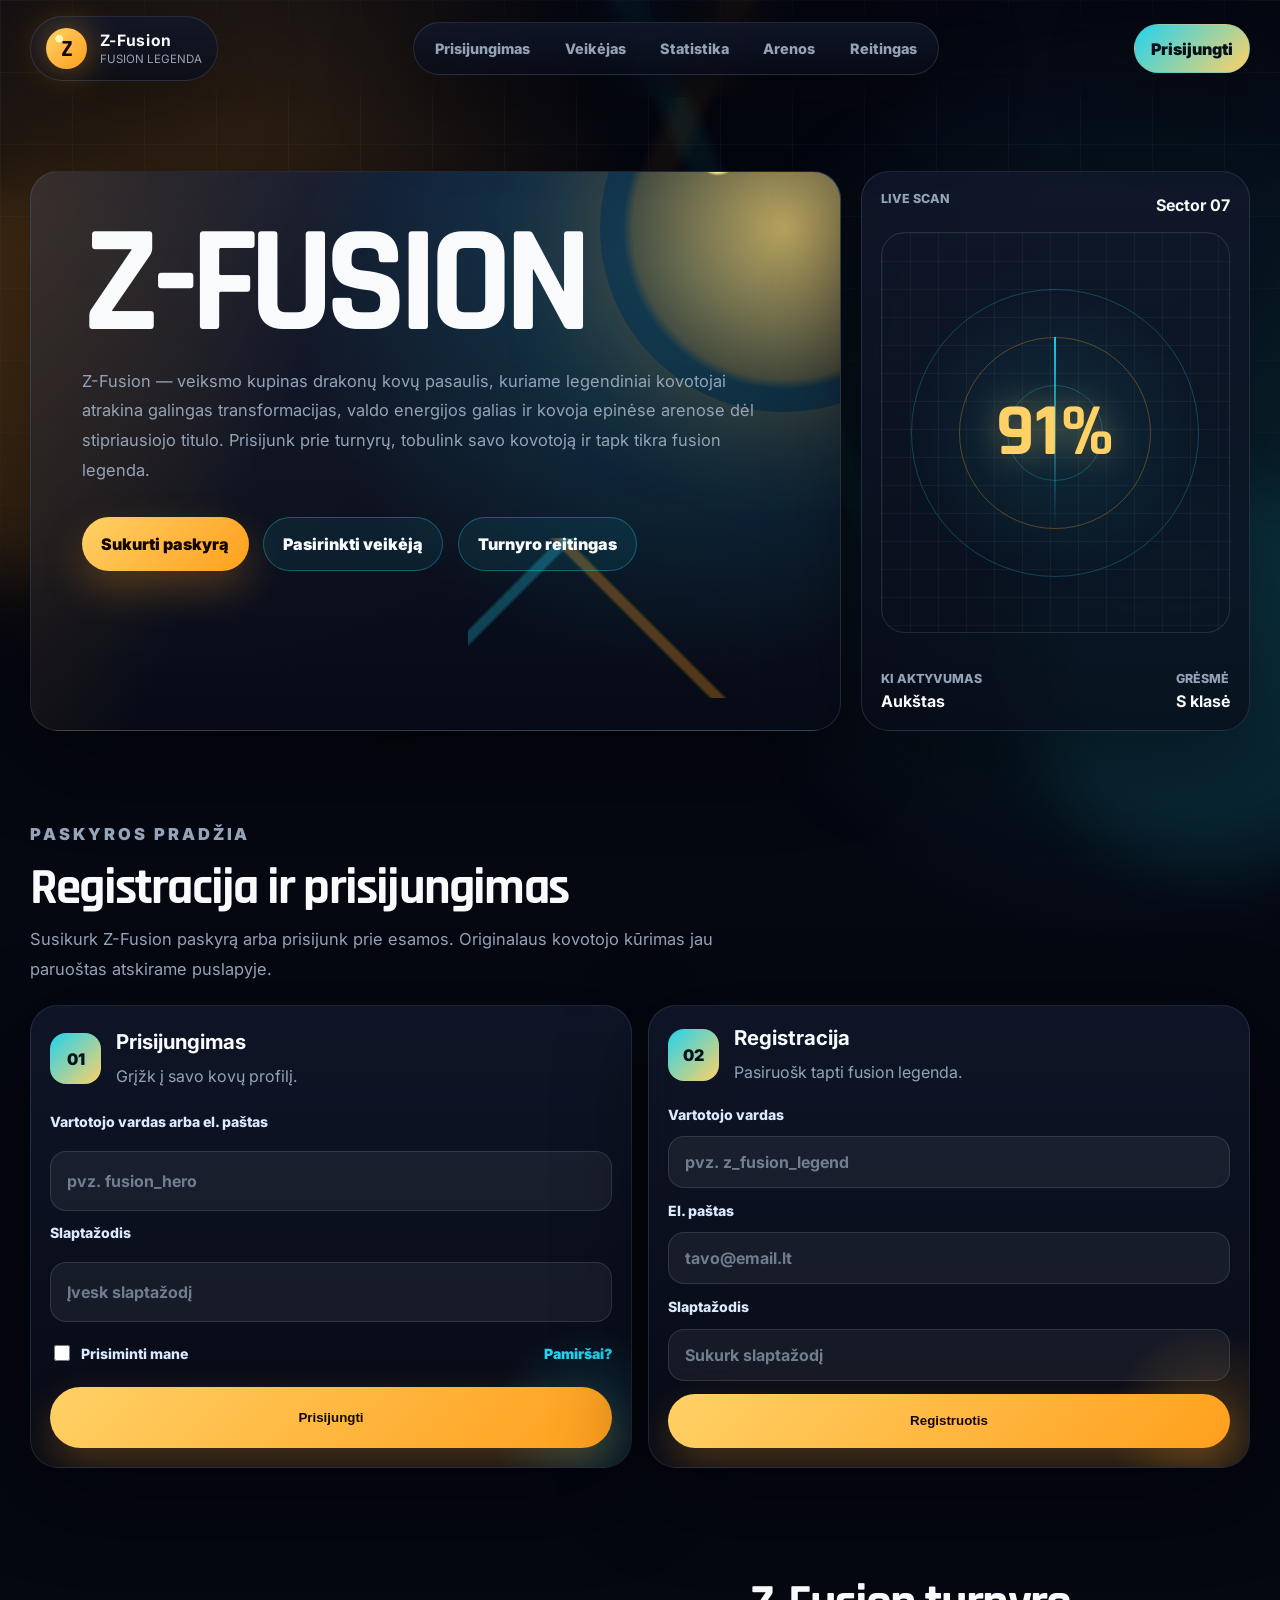
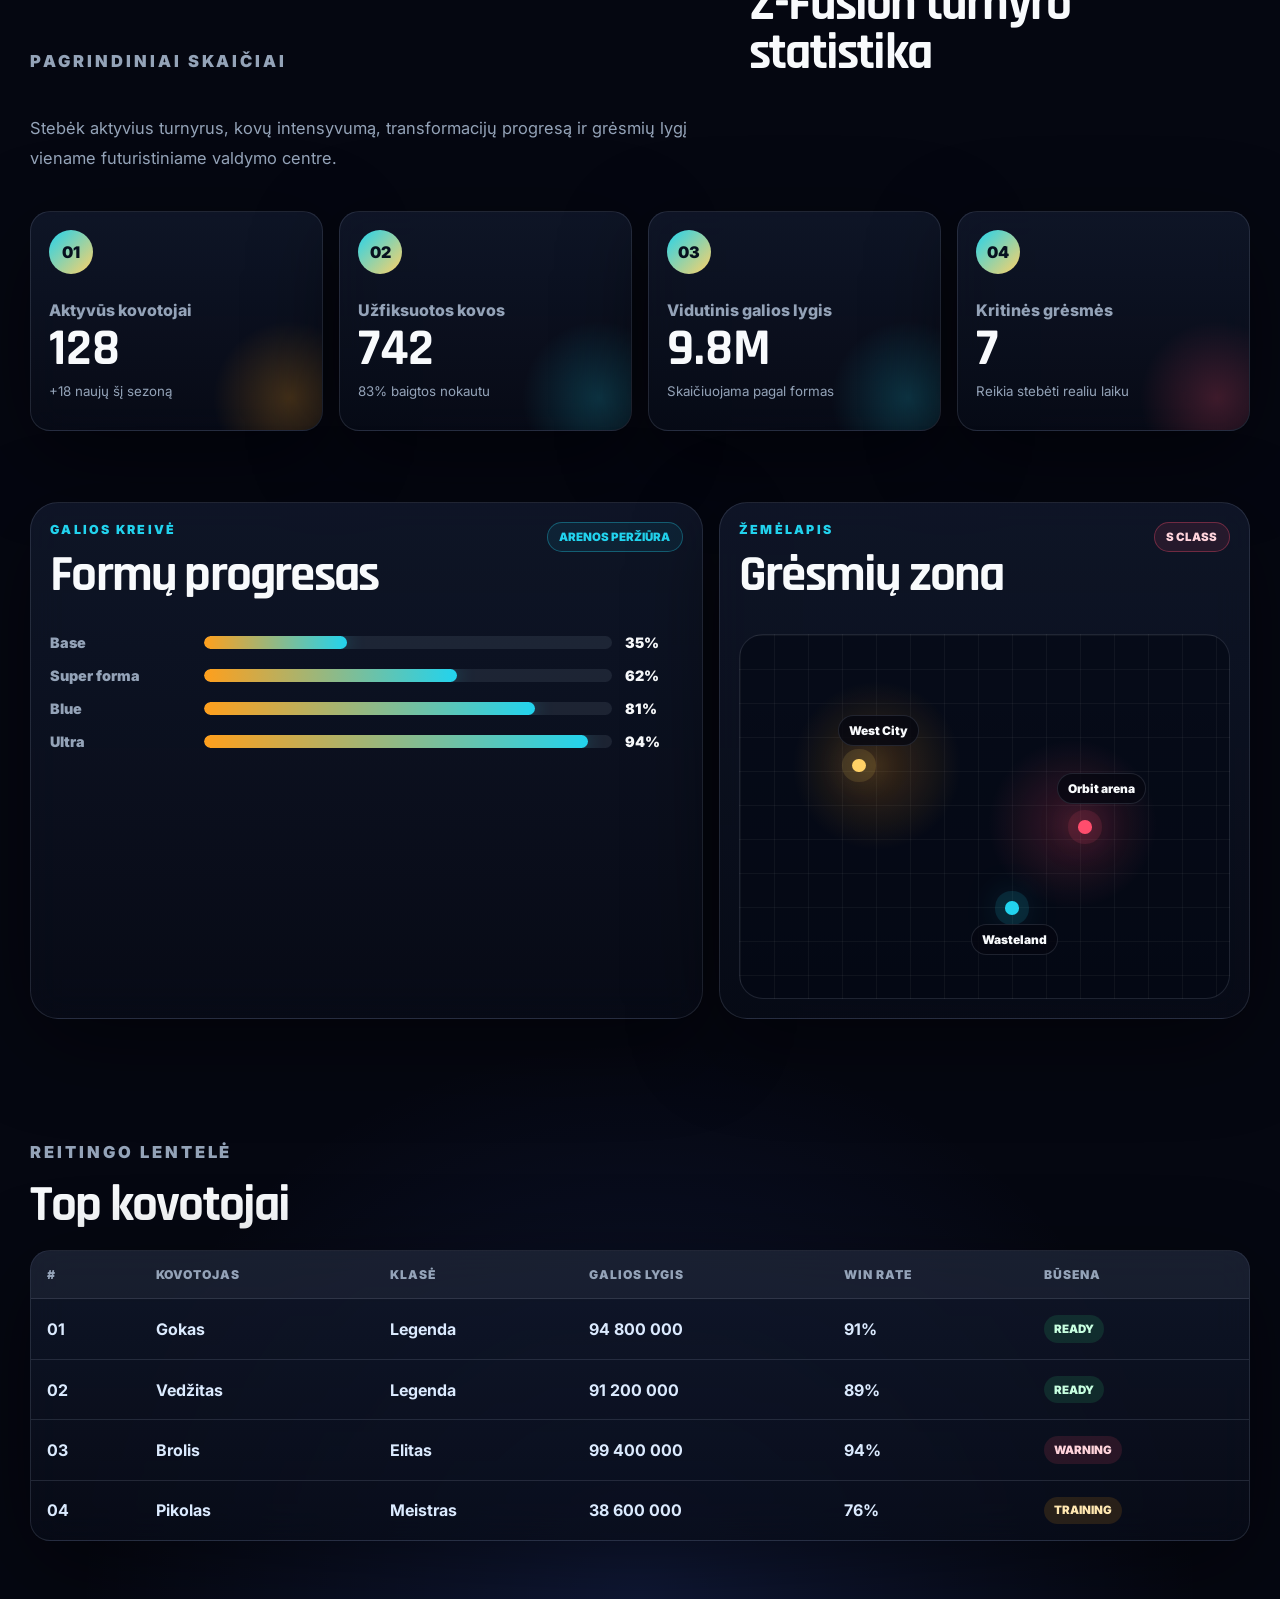
==== commit 651eafb0: "Redesign character creator for original hero Co-authored-by: Adrijuszxc17 <Adrijuszxc17@users.norepl" ====
--- a/index.html
+++ b/index.html
@@ -83,8 +83,8 @@
         <p class="label">Paskyros pradžia</p>
         <h2>Registracija ir prisijungimas</h2>
         <p>
-          Susikurk Z-Fusion paskyrą arba prisijunk prie esamos. Veikėjo kūrimas
-          ir rasės pasirinkimas jau paruoštas atskirame puslapyje.
+          Susikurk Z-Fusion paskyrą arba prisijunk prie esamos. Originalaus
+          kovotojo kūrimas jau paruoštas atskirame puslapyje.
         </p>
       </div>
 
@@ -196,7 +196,7 @@
             <strong>35%</strong>
           </div>
           <div class="bar-row">
-            <span>Super Saiyan</span>
+            <span>Super forma</span>
             <div class="bar-track"><span style="--value: 62%"></span></div>
             <strong>62%</strong>
           </div>
@@ -227,7 +227,7 @@
           <span class="zone zone-two"></span>
           <span class="zone zone-three"></span>
           <span class="zone-label label-one">West City</span>
-          <span class="zone-label label-two">Namek orbit</span>
+          <span class="zone-label label-two">Orbit arena</span>
           <span class="zone-label label-three">Wasteland</span>
         </div>
       </article>
@@ -245,7 +245,7 @@
             <tr>
               <th>#</th>
               <th>Kovotojas</th>
-              <th>Rasė</th>
+              <th>Klasė</th>
               <th>Galios lygis</th>
               <th>Win rate</th>
               <th>Būsena</th>
@@ -255,7 +255,7 @@
             <tr>
               <td>01</td>
               <td>Gokas</td>
-              <td>Saiyan</td>
+              <td>Legenda</td>
               <td>94 800 000</td>
               <td>91%</td>
               <td><span class="status online">Ready</span></td>
@@ -263,7 +263,7 @@
             <tr>
               <td>02</td>
               <td>Vedžitas</td>
-              <td>Saiyan</td>
+              <td>Legenda</td>
               <td>91 200 000</td>
               <td>89%</td>
               <td><span class="status online">Ready</span></td>
@@ -271,7 +271,7 @@
             <tr>
               <td>03</td>
               <td>Brolis</td>
-              <td>Saiyan</td>
+              <td>Elitas</td>
               <td>99 400 000</td>
               <td>94%</td>
               <td><span class="status danger">Warning</span></td>
@@ -279,7 +279,7 @@
             <tr>
               <td>04</td>
               <td>Pikolas</td>
-              <td>Namek</td>
+              <td>Meistras</td>
               <td>38 600 000</td>
               <td>76%</td>
               <td><span class="status idle">Training</span></td>
--- a/styles.css
+++ b/styles.css
@@ -115,10 +115,12 @@
 .stat-card,
 .analytics-card,
 .auth-card,
-.identity-card,
-.choice-card,
-.style-panel,
-.preview-panel,
+.mentor-card,
+.builder-form,
+.builder-panel,
+.gender-card,
+.aura-card,
+.live-preview,
 .table-card {
   border: 1px solid var(--line);
   background: linear-gradient(180deg, rgba(17, 24, 43, 0.84), rgba(8, 12, 24, 0.76));
@@ -201,7 +203,7 @@
 .hero-shell,
 .auth-section,
 .character-hero,
-.character-section,
+.creator-shell,
 .panel-section,
 .analytics-layout {
   width: min(1220px, calc(100% - 2rem));
@@ -516,7 +518,7 @@
 .auth-card input[type="text"],
 .auth-card input[type="email"],
 .auth-card input[type="password"],
-.identity-card input[type="text"] {
+.builder-form input[type="text"] {
   position: relative;
   z-index: 1;
   width: 100%;
@@ -537,7 +539,7 @@
 }
 
 .auth-card input:focus,
-.identity-card input:focus {
+.builder-form input:focus {
   border-color: rgba(34, 211, 238, 0.72);
   box-shadow: 0 0 0 4px rgba(34, 211, 238, 0.12);
 }
@@ -590,7 +592,10 @@
 }
 
 .character-copy,
-.identity-card {
+.mentor-card,
+.builder-form,
+.builder-panel,
+.live-preview {
   position: relative;
   overflow: hidden;
   border-radius: var(--radius-lg);
@@ -627,186 +632,261 @@
   line-height: 1.8;
 }
 
-.identity-card {
+.mentor-card {
+  padding: 1.2rem;
+}
+
+.mentor-card p {
+  color: var(--muted);
+  line-height: 1.75;
+}
+
+.creator-shell {
+  display: grid;
+  grid-template-columns: minmax(0, 0.95fr) minmax(340px, 0.52fr);
+  gap: 1rem;
+  align-items: start;
+  padding: 0.6rem 0 4.4rem;
+}
+
+.gender-switch {
+  position: absolute;
+  opacity: 0;
+  pointer-events: none;
+}
+
+.builder-form {
+  display: grid;
+  gap: 1rem;
+  padding: 1rem;
+}
+
+.creation-steps {
+  display: grid;
+  grid-template-columns: repeat(4, minmax(0, 1fr));
+  gap: 0.55rem;
+}
+
+.creation-steps span {
+  padding: 0.72rem 0.8rem;
+  color: var(--muted);
+  font-size: 0.76rem;
+  font-weight: 900;
+  text-align: center;
+  text-transform: uppercase;
+  background: rgba(255, 255, 255, 0.045);
+  border: 1px solid var(--line);
+  border-radius: 999px;
+}
+
+.creation-steps .active {
+  color: #07111f;
+  background: linear-gradient(135deg, var(--gold), var(--orange));
+}
+
+.builder-panel {
+  padding: 1.1rem;
+}
+
+.form-grid,
+.gender-grid,
+.points-grid,
+.aura-grid {
   display: grid;
   gap: 0.85rem;
-  padding: 1.2rem;
-}
-
-.identity-card label {
+}
+
+.form-grid {
+  grid-template-columns: repeat(2, minmax(0, 1fr));
+}
+
+.builder-form label {
   color: #dbeafe;
   font-size: 0.88rem;
   font-weight: 800;
 }
 
-.identity-card .button {
-  width: 100%;
-  margin-top: 0.4rem;
-  border: 0;
-  cursor: pointer;
-}
-
-.character-section {
-  padding: 3.2rem 0;
-}
-
-.race-grid {
-  display: grid;
-  grid-template-columns: repeat(4, minmax(0, 1fr));
-  gap: 1rem;
-}
-
-.choice-card {
-  position: relative;
-  min-height: 17rem;
-  padding: 1.15rem;
+.form-grid label,
+.form-grid input {
+  display: block;
+}
+
+.form-grid label {
+  margin-bottom: 0.45rem;
+}
+
+.gender-grid,
+.aura-grid {
+  grid-template-columns: repeat(2, minmax(0, 1fr));
+  margin-top: 1rem;
+}
+
+.gender-card,
+.aura-card {
+  position: relative;
+  display: grid;
+  gap: 0.35rem;
+  padding: 1rem;
   overflow: hidden;
-  border-radius: var(--radius-md);
+  border-radius: 18px;
   cursor: pointer;
   transition: 180ms ease;
 }
 
-.choice-card:hover,
-.choice-card:focus-within {
-  transform: translateY(-4px);
-  border-color: rgba(34, 211, 238, 0.42);
-}
-
-.choice-card input {
+.gender-card:hover,
+.gender-card:focus-visible,
+.aura-card:hover,
+.aura-card:focus-within {
+  transform: translateY(-3px);
+  border-color: rgba(34, 211, 238, 0.5);
+}
+
+.gender-card span,
+.gender-card small,
+.aura-card strong {
+  position: relative;
+  z-index: 1;
+}
+
+.gender-card span,
+.gender-card small {
+  color: var(--muted);
+  line-height: 1.5;
+}
+
+.gender-card strong {
+  position: relative;
+  z-index: 1;
+  font-size: 1.45rem;
+}
+
+.gender-card::after,
+.aura-card::after {
+  position: absolute;
+  right: -3.5rem;
+  bottom: -3.5rem;
+  width: 10rem;
+  height: 10rem;
+  content: "";
+  background: radial-gradient(circle, rgba(34, 211, 238, 0.18), transparent 68%);
+  border-radius: 50%;
+}
+
+.female-card::after {
+  background: radial-gradient(circle, rgba(255, 77, 109, 0.2), transparent 68%);
+}
+
+#gender-male:checked ~ .builder-form .male-card,
+#gender-female:checked ~ .builder-form .female-card {
+  border-color: rgba(255, 209, 102, 0.72);
+  box-shadow: 0 24px 90px rgba(255, 159, 28, 0.16);
+}
+
+.point-control {
+  display: grid;
+  grid-template-columns: 8rem 1fr 3rem;
+  gap: 0.8rem;
+  align-items: center;
+  padding: 0.85rem;
+  background: rgba(255, 255, 255, 0.045);
+  border: 1px solid var(--line);
+  border-radius: 16px;
+}
+
+.point-control input {
+  width: 100%;
+  accent-color: var(--orange);
+}
+
+.point-control strong {
+  color: var(--gold);
+  text-align: right;
+}
+
+.aura-grid {
+  grid-template-columns: repeat(3, minmax(0, 1fr));
+}
+
+.aura-card input {
   position: absolute;
   opacity: 0;
   pointer-events: none;
 }
 
-.choice-card::after {
+.aura-card span {
+  position: relative;
+  z-index: 1;
+  width: 3.4rem;
+  height: 3.4rem;
+  background: var(--gold);
+  border-radius: 50%;
+  box-shadow: 0 0 34px rgba(255, 209, 102, 0.48);
+}
+
+.aura-blue span {
+  background: var(--cyan);
+  box-shadow: 0 0 34px rgba(34, 211, 238, 0.48);
+}
+
+.aura-red span {
+  background: var(--red);
+  box-shadow: 0 0 34px rgba(255, 77, 109, 0.48);
+}
+
+.aura-card:has(input:checked) {
+  border-color: rgba(255, 209, 102, 0.72);
+}
+
+.live-preview {
+  position: sticky;
+  top: 6rem;
+  padding: 1.2rem;
+}
+
+.silhouette-frame {
+  position: relative;
+  display: grid;
+  min-height: 25rem;
+  margin-bottom: 1.2rem;
+  place-items: end center;
+  overflow: hidden;
+  background:
+    radial-gradient(circle at 50% 34%, rgba(255, 209, 102, 0.22), transparent 29%),
+    linear-gradient(rgba(255, 255, 255, 0.045) 1px, transparent 1px),
+    linear-gradient(90deg, rgba(255, 255, 255, 0.045) 1px, transparent 1px),
+    rgba(4, 9, 20, 0.62);
+  background-size: auto, 34px 34px, 34px 34px, auto;
+  border: 1px solid var(--line);
+  border-radius: 24px;
+}
+
+.aura-ring {
   position: absolute;
-  right: -4rem;
-  bottom: -4rem;
-  width: 13rem;
-  height: 13rem;
-  content: "";
-  background: radial-gradient(circle, rgba(34, 211, 238, 0.18), transparent 68%);
+  width: 16rem;
+  height: 16rem;
+  background: radial-gradient(circle, rgba(255, 209, 102, 0.35), transparent 68%);
   border-radius: 50%;
-}
-
-.saiyan-card::after {
-  background: radial-gradient(circle, rgba(255, 159, 28, 0.26), transparent 68%);
-}
-
-.namek-card::after {
-  background: radial-gradient(circle, rgba(49, 233, 129, 0.2), transparent 68%);
-}
-
-.android-card::after {
-  background: radial-gradient(circle, rgba(73, 118, 255, 0.24), transparent 68%);
-}
-
-.human-card::after {
-  background: radial-gradient(circle, rgba(255, 77, 109, 0.2), transparent 68%);
-}
-
-.choice-mark {
+  filter: blur(4px);
+}
+
+.silhouette {
   position: relative;
   z-index: 1;
-  display: grid;
-  width: 4rem;
-  height: 4rem;
-  margin-bottom: 1.2rem;
-  place-items: center;
-  color: #07111f;
-  font-family: "Rajdhani", "Inter", sans-serif;
-  font-size: 2rem;
-  font-weight: 700;
-  background: linear-gradient(135deg, var(--cyan), var(--gold));
-  border-radius: 1.2rem;
-}
-
-.choice-card strong,
-.choice-card small {
-  position: relative;
-  z-index: 1;
+  display: none;
+  max-width: min(74%, 17rem);
+  max-height: 23rem;
+  object-fit: contain;
+  filter: drop-shadow(0 0 36px rgba(255, 209, 102, 0.28));
+}
+
+#gender-male:checked ~ .live-preview .silhouette-male,
+#gender-female:checked ~ .live-preview .silhouette-female {
   display: block;
 }
 
-.choice-card strong {
-  margin-bottom: 0.5rem;
-  font-size: 1.25rem;
-}
-
-.choice-card small {
-  color: var(--muted);
-  line-height: 1.65;
-}
-
-.choice-card:has(input:checked) {
-  border-color: rgba(255, 209, 102, 0.72);
-  box-shadow: 0 24px 90px rgba(255, 159, 28, 0.16);
-}
-
-.split-section {
-  display: grid;
-  grid-template-columns: minmax(0, 0.95fr) minmax(320px, 0.56fr);
-  gap: 1rem;
-}
-
-.style-panel,
-.preview-panel {
-  padding: 1.2rem;
-  border-radius: var(--radius-lg);
-}
-
-.style-list {
-  display: grid;
-  gap: 0.8rem;
-}
-
-.style-list label {
-  display: grid;
-  grid-template-columns: auto 1fr;
-  gap: 0.75rem;
-  align-items: start;
-  padding: 0.95rem;
-  background: rgba(255, 255, 255, 0.045);
-  border: 1px solid var(--line);
-  border-radius: 18px;
-  cursor: pointer;
-}
-
-.style-list input {
-  margin-top: 0.28rem;
-  accent-color: var(--orange);
-}
-
-.style-list strong,
-.style-list small {
-  display: block;
-}
-
-.style-list strong {
-  margin-bottom: 0.25rem;
-}
-
-.style-list small,
-.preview-panel p {
+.live-preview p {
   color: var(--muted);
   line-height: 1.7;
-}
-
-.preview-avatar {
-  display: grid;
-  width: 7.4rem;
-  height: 7.4rem;
-  margin-bottom: 1rem;
-  place-items: center;
-  color: #07111f;
-  font-family: "Rajdhani", "Inter", sans-serif;
-  font-size: 4.2rem;
-  font-weight: 700;
-  background:
-    radial-gradient(circle at 34% 28%, #fff5b5 0 8%, transparent 9%),
-    linear-gradient(135deg, var(--gold), var(--orange));
-  border-radius: 2rem;
-  box-shadow: 0 0 44px rgba(255, 159, 28, 0.32);
 }
 
 .preview-stats {
@@ -833,6 +913,29 @@
 .preview-stats dd {
   margin: 0.25rem 0 0;
   font-weight: 900;
+}
+
+.locked-list {
+  margin-top: 1rem;
+  padding: 1rem;
+  background: rgba(255, 255, 255, 0.045);
+  border: 1px solid var(--line);
+  border-radius: 18px;
+}
+
+.locked-list span {
+  display: block;
+  margin-bottom: 0.6rem;
+  color: var(--gold);
+  font-weight: 900;
+}
+
+.locked-list ul {
+  display: grid;
+  gap: 0.4rem;
+  margin: 0;
+  padding-left: 1.1rem;
+  color: var(--muted);
 }
 
 .panel-section {
@@ -1149,16 +1252,16 @@
   .hero-shell,
   .auth-section,
   .character-hero,
-  .character-section,
+  .creator-shell,
   .section-title,
-  .analytics-layout,
-  .split-section {
+  .analytics-layout {
     grid-template-columns: 1fr;
   }
 
   .stats-grid,
   .auth-grid,
-  .race-grid {
+  .gender-grid,
+  .aura-grid {
     grid-template-columns: repeat(2, minmax(0, 1fr));
   }
 }
@@ -1168,7 +1271,7 @@
   .hero-shell,
   .auth-section,
   .character-hero,
-  .character-section,
+  .creator-shell,
   .panel-section,
   .analytics-layout {
     width: min(100% - 1rem, 620px);
@@ -1185,8 +1288,15 @@
 
   .stats-grid,
   .auth-grid,
-  .race-grid,
+  .creation-steps,
+  .form-grid,
+  .gender-grid,
+  .aura-grid,
   .preview-stats {
+    grid-template-columns: 1fr;
+  }
+
+  .point-control {
     grid-template-columns: 1fr;
   }
 
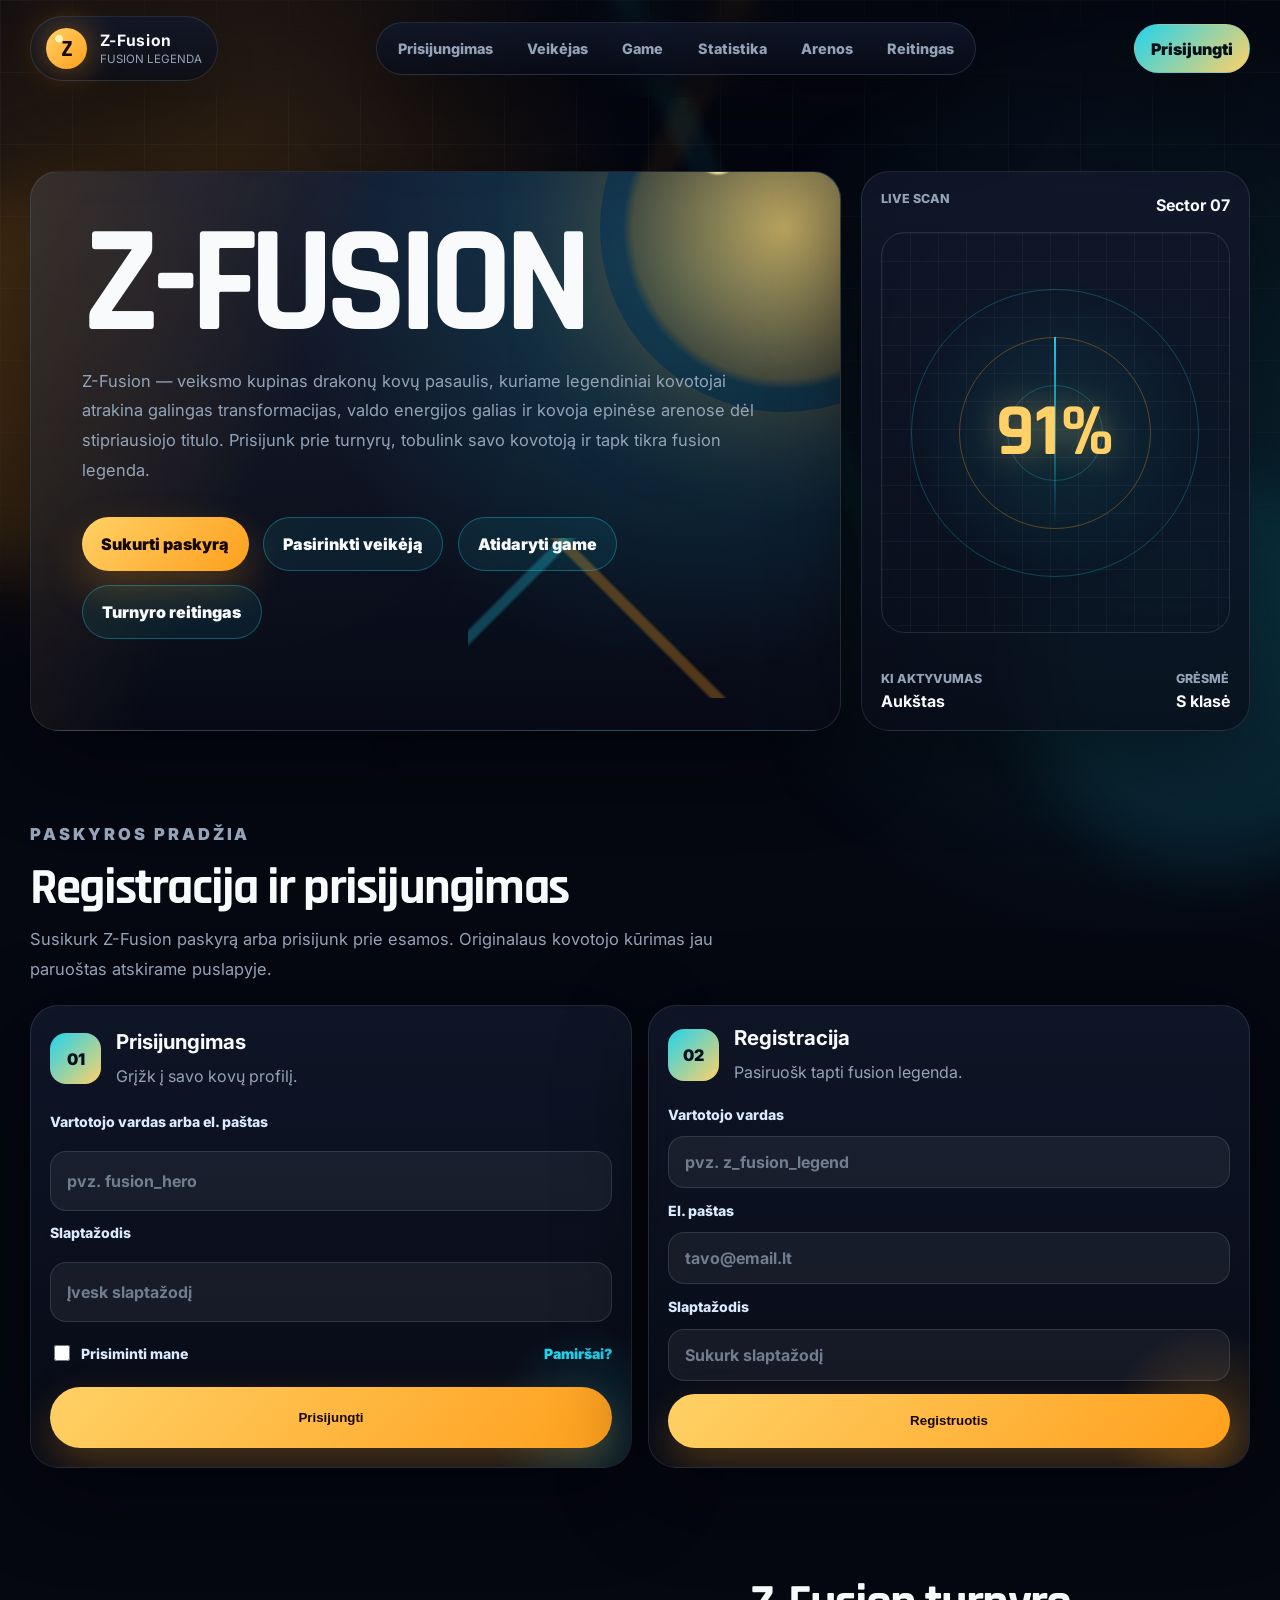
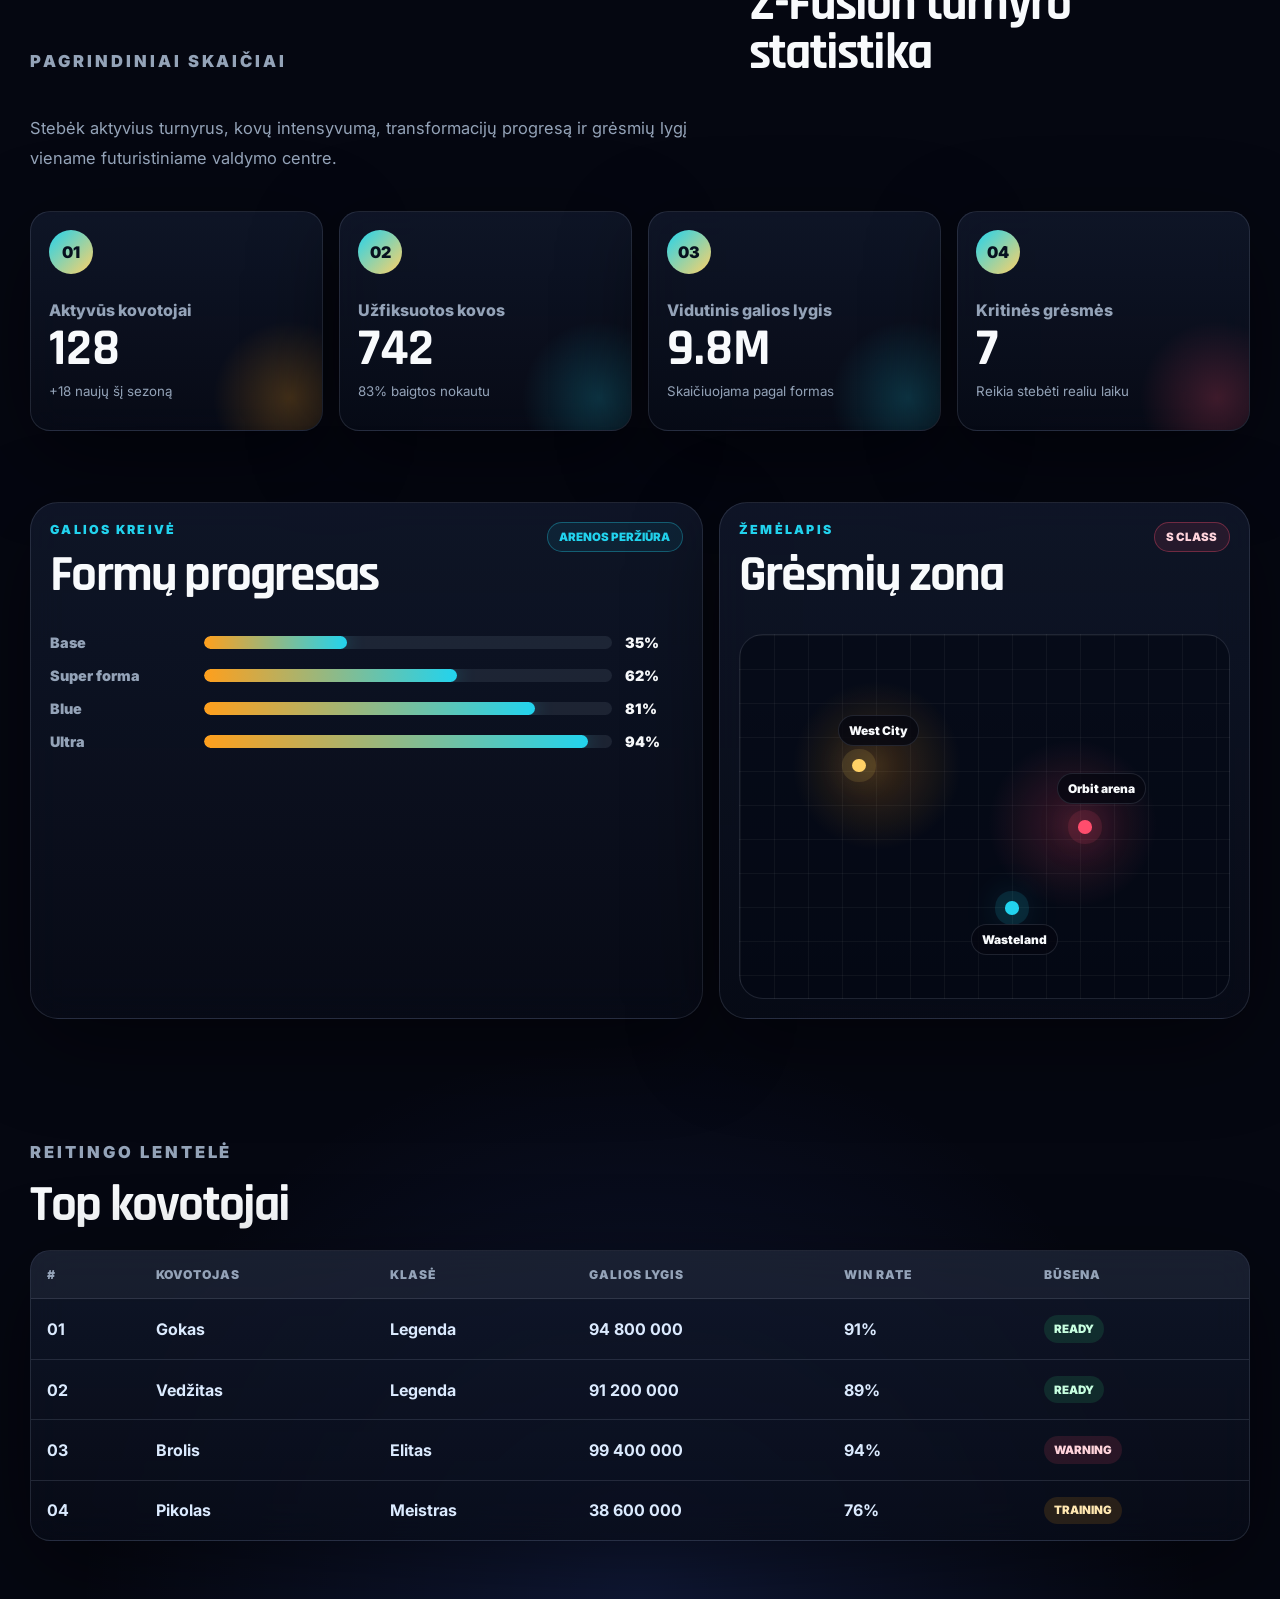
==== commit ab926d45: "Add Z-Fusion game hub Co-authored-by: Adrijuszxc17 <Adrijuszxc17@users.noreply.github.com>" ====
--- a/index.html
+++ b/index.html
@@ -8,6 +8,7 @@
   <link rel="preconnect" href="https://fonts.gstatic.com" crossorigin>
   <link href="https://fonts.googleapis.com/css2?family=Inter:wght@400;500;600;700;800;900&family=Rajdhani:wght@500;600;700&display=swap" rel="stylesheet">
   <link rel="stylesheet" href="styles.css">
+  <script src="script.js" defer></script>
 </head>
 <body>
   <div class="background-grid" aria-hidden="true"></div>
@@ -26,6 +27,7 @@
     <nav class="nav" aria-label="Pagrindinė navigacija">
       <a href="#auth">Prisijungimas</a>
       <a href="character.html">Veikėjas</a>
+      <a href="game.html">Game</a>
       <a href="#stats">Statistika</a>
       <a href="#arena">Arenos</a>
       <a href="#ranking">Reitingas</a>
@@ -48,6 +50,7 @@
         <div class="hero-actions">
           <a class="button button-primary" href="#auth">Sukurti paskyrą</a>
           <a class="button button-ghost" href="character.html">Pasirinkti veikėją</a>
+          <a class="button button-ghost" href="game.html">Atidaryti game</a>
           <a class="button button-ghost" href="#ranking">Turnyro reitingas</a>
         </div>
       </div>
--- a/styles.css
+++ b/styles.css
@@ -119,8 +119,11 @@
 .builder-form,
 .builder-panel,
 .gender-card,
-.aura-card,
 .live-preview,
+.player-status-panel,
+.next-action-card,
+.game-card,
+.bottom-chat,
 .table-card {
   border: 1px solid var(--line);
   background: linear-gradient(180deg, rgba(17, 24, 43, 0.84), rgba(8, 12, 24, 0.76));
@@ -204,6 +207,7 @@
 .auth-section,
 .character-hero,
 .creator-shell,
+.game-shell,
 .panel-section,
 .analytics-layout {
   width: min(1220px, calc(100% - 2rem));
@@ -663,7 +667,7 @@
 
 .creation-steps {
   display: grid;
-  grid-template-columns: repeat(4, minmax(0, 1fr));
+  grid-template-columns: repeat(3, minmax(0, 1fr));
   gap: 0.55rem;
 }
 
@@ -690,14 +694,42 @@
 
 .form-grid,
 .gender-grid,
-.points-grid,
-.aura-grid {
+.points-grid {
   display: grid;
   gap: 0.85rem;
 }
 
 .form-grid {
-  grid-template-columns: repeat(2, minmax(0, 1fr));
+  grid-template-columns: 1fr;
+}
+
+.registered-name-card {
+  padding: 1rem;
+  background: rgba(255, 255, 255, 0.045);
+  border: 1px solid var(--line);
+  border-radius: 18px;
+}
+
+.registered-name-card span,
+.registered-name-card small {
+  display: block;
+  color: var(--muted);
+  line-height: 1.5;
+}
+
+.registered-name-card span {
+  margin-bottom: 0.25rem;
+  font-size: 0.78rem;
+  font-weight: 900;
+  letter-spacing: 0.08em;
+  text-transform: uppercase;
+}
+
+.registered-name-card strong {
+  display: block;
+  margin-bottom: 0.2rem;
+  color: var(--text);
+  font-size: 1.35rem;
 }
 
 .builder-form label {
@@ -715,14 +747,12 @@
   margin-bottom: 0.45rem;
 }
 
-.gender-grid,
-.aura-grid {
+.gender-grid {
   grid-template-columns: repeat(2, minmax(0, 1fr));
   margin-top: 1rem;
 }
 
-.gender-card,
-.aura-card {
+.gender-card {
   position: relative;
   display: grid;
   gap: 0.35rem;
@@ -734,34 +764,21 @@
 }
 
 .gender-card:hover,
-.gender-card:focus-visible,
-.aura-card:hover,
-.aura-card:focus-within {
+.gender-card:focus-visible {
   transform: translateY(-3px);
   border-color: rgba(34, 211, 238, 0.5);
 }
 
-.gender-card span,
-.gender-card small,
-.aura-card strong {
+.gender-card strong {
   position: relative;
   z-index: 1;
 }
 
-.gender-card span,
-.gender-card small {
-  color: var(--muted);
-  line-height: 1.5;
-}
-
 .gender-card strong {
-  position: relative;
-  z-index: 1;
   font-size: 1.45rem;
 }
 
-.gender-card::after,
-.aura-card::after {
+.gender-card::after {
   position: absolute;
   right: -3.5rem;
   bottom: -3.5rem;
@@ -801,40 +818,6 @@
 .point-control strong {
   color: var(--gold);
   text-align: right;
-}
-
-.aura-grid {
-  grid-template-columns: repeat(3, minmax(0, 1fr));
-}
-
-.aura-card input {
-  position: absolute;
-  opacity: 0;
-  pointer-events: none;
-}
-
-.aura-card span {
-  position: relative;
-  z-index: 1;
-  width: 3.4rem;
-  height: 3.4rem;
-  background: var(--gold);
-  border-radius: 50%;
-  box-shadow: 0 0 34px rgba(255, 209, 102, 0.48);
-}
-
-.aura-blue span {
-  background: var(--cyan);
-  box-shadow: 0 0 34px rgba(34, 211, 238, 0.48);
-}
-
-.aura-red span {
-  background: var(--red);
-  box-shadow: 0 0 34px rgba(255, 77, 109, 0.48);
-}
-
-.aura-card:has(input:checked) {
-  border-color: rgba(255, 209, 102, 0.72);
 }
 
 .live-preview {
@@ -860,7 +843,7 @@
   border-radius: 24px;
 }
 
-.aura-ring {
+.energy-halo {
   position: absolute;
   width: 16rem;
   height: 16rem;
@@ -915,27 +898,318 @@
   font-weight: 900;
 }
 
-.locked-list {
-  margin-top: 1rem;
-  padding: 1rem;
+.game-shell {
+  padding: 3.6rem 0 9rem;
+}
+
+.game-hero {
+  display: grid;
+  grid-template-columns: minmax(0, 1fr) minmax(320px, 0.42fr);
+  gap: 1rem;
+  margin-bottom: 1rem;
+}
+
+.player-status-panel,
+.next-action-card,
+.game-card {
+  padding: 1.2rem;
+  border-radius: var(--radius-lg);
+}
+
+.player-summary {
+  display: grid;
+  grid-template-columns: auto 1fr;
+  gap: 1rem;
+  align-items: center;
+  margin-bottom: 1.2rem;
+}
+
+.mini-silhouette,
+.chat-character {
+  position: relative;
+  display: grid;
+  place-items: end center;
+  overflow: hidden;
+  background:
+    radial-gradient(circle at 50% 34%, rgba(255, 209, 102, 0.24), transparent 35%),
+    rgba(255, 255, 255, 0.045);
+  border: 1px solid var(--line);
+  border-radius: 22px;
+}
+
+.mini-silhouette {
+  width: 8rem;
+  height: 9rem;
+}
+
+.game-silhouette {
+  max-width: 84%;
+  max-height: 92%;
+  object-fit: contain;
+  filter: drop-shadow(0 0 28px rgba(255, 209, 102, 0.28));
+}
+
+.rank-badge {
+  display: inline-flex;
+  padding: 0.45rem 0.7rem;
+  color: #07111f;
+  font-weight: 900;
+  background: linear-gradient(135deg, var(--gold), var(--orange));
+  border-radius: 999px;
+}
+
+.status-bars {
+  display: grid;
+  gap: 0.85rem;
+}
+
+.resource-row {
+  display: grid;
+  grid-template-columns: 5.5rem 1fr 5rem;
+  gap: 0.75rem;
+  align-items: center;
+}
+
+.resource-row span,
+.resource-row strong {
+  font-weight: 900;
+}
+
+.resource-row div {
+  height: 0.85rem;
+  overflow: hidden;
+  background: rgba(148, 163, 184, 0.13);
+  border-radius: 999px;
+}
+
+.resource-row i {
+  display: block;
+  width: var(--value);
+  height: 100%;
+  background: linear-gradient(90deg, var(--green), var(--cyan));
+  border-radius: inherit;
+}
+
+.ki-row i {
+  background: linear-gradient(90deg, var(--cyan), var(--blue));
+}
+
+.stamina-row i {
+  background: linear-gradient(90deg, var(--gold), var(--orange));
+}
+
+.xp-row i {
+  background: linear-gradient(90deg, var(--orange), var(--red));
+}
+
+.next-action-card p,
+.mentor-status p {
+  color: var(--muted);
+  line-height: 1.7;
+}
+
+.game-grid {
+  display: grid;
+  grid-template-columns: repeat(2, minmax(0, 1fr));
+  gap: 1rem;
+  margin-bottom: 1rem;
+}
+
+.lower-grid {
+  grid-template-columns: minmax(0, 0.9fr) minmax(320px, 0.62fr);
+}
+
+.quest-list,
+.locked-grid,
+.inventory-grid {
+  display: grid;
+  gap: 0.75rem;
+}
+
+.quest-list div,
+.locked-grid span,
+.inventory-grid div {
+  padding: 0.9rem;
   background: rgba(255, 255, 255, 0.045);
   border: 1px solid var(--line);
+  border-radius: 16px;
+}
+
+.quest-list div {
+  display: flex;
+  justify-content: space-between;
+  gap: 1rem;
+}
+
+.quest-list span,
+.event-log,
+.inventory-grid small {
+  color: var(--muted);
+}
+
+.event-log {
+  display: grid;
+  gap: 0.8rem;
+  margin: 0;
+  padding-left: 1.2rem;
+  line-height: 1.7;
+}
+
+.locked-grid {
+  grid-template-columns: repeat(2, minmax(0, 1fr));
+}
+
+.locked-grid span {
+  color: #ffd3db;
+  font-weight: 900;
+  background: rgba(255, 77, 109, 0.08);
+}
+
+.game-map {
+  position: relative;
+  min-height: 21rem;
+  overflow: hidden;
+  background:
+    radial-gradient(circle at 25% 32%, rgba(255, 159, 28, 0.18), transparent 18%),
+    radial-gradient(circle at 70% 60%, rgba(34, 211, 238, 0.18), transparent 22%),
+    linear-gradient(rgba(255, 255, 255, 0.045) 1px, transparent 1px),
+    linear-gradient(90deg, rgba(255, 255, 255, 0.045) 1px, transparent 1px),
+    rgba(4, 9, 20, 0.62);
+  background-size: auto, auto, 34px 34px, 34px 34px, auto;
+  border: 1px solid var(--line);
+  border-radius: 24px;
+}
+
+.map-node {
+  position: absolute;
+  padding: 0.5rem 0.75rem;
+  color: var(--text);
+  font-size: 0.78rem;
+  font-weight: 900;
+  background: rgba(5, 7, 17, 0.82);
+  border: 1px solid rgba(34, 211, 238, 0.38);
+  border-radius: 999px;
+  box-shadow: 0 0 28px rgba(34, 211, 238, 0.18);
+}
+
+.home-node {
+  top: 22%;
+  left: 18%;
+}
+
+.training-node {
+  top: 48%;
+  left: 42%;
+}
+
+.arena-node {
+  right: 18%;
+  bottom: 24%;
+}
+
+.masters-node {
+  top: 20%;
+  right: 17%;
+}
+
+.map-node.locked {
+  color: #ffd3db;
+  border-color: rgba(255, 77, 109, 0.36);
+}
+
+.inventory-grid {
+  grid-template-columns: repeat(2, minmax(0, 1fr));
+}
+
+.inventory-grid div {
+  display: grid;
+  gap: 0.35rem;
+}
+
+.inventory-grid span {
+  font-size: 1.8rem;
+}
+
+.bottom-chat {
+  position: fixed;
+  right: 1rem;
+  bottom: 1rem;
+  left: 1rem;
+  z-index: 30;
+  display: grid;
+  grid-template-columns: auto minmax(180px, 0.38fr) minmax(280px, 1fr);
+  gap: 0.9rem;
+  align-items: center;
+  width: min(1220px, calc(100% - 2rem));
+  margin: 0 auto;
+  padding: 0.85rem;
+  border-radius: 24px;
+}
+
+.chat-character {
+  width: 4.6rem;
+  height: 4.6rem;
   border-radius: 18px;
 }
 
-.locked-list span {
+.chat-copy span,
+.chat-copy p {
+  color: var(--muted);
+}
+
+.chat-copy span {
   display: block;
-  margin-bottom: 0.6rem;
-  color: var(--gold);
-  font-weight: 900;
-}
-
-.locked-list ul {
-  display: grid;
-  gap: 0.4rem;
+  font-size: 0.72rem;
+  font-weight: 900;
+  text-transform: uppercase;
+}
+
+.chat-copy strong {
+  display: block;
+  margin: 0.15rem 0;
+  font-size: 1.1rem;
+}
+
+.chat-copy p {
   margin: 0;
-  padding-left: 1.1rem;
-  color: var(--muted);
+  font-size: 0.88rem;
+}
+
+.chat-form {
+  display: grid;
+  grid-template-columns: 1fr auto;
+  gap: 0.7rem;
+  align-items: center;
+}
+
+.chat-form label {
+  position: absolute;
+  width: 1px;
+  height: 1px;
+  overflow: hidden;
+  clip: rect(0 0 0 0);
+}
+
+.chat-form input {
+  min-height: 3rem;
+  padding: 0 1rem;
+  color: var(--text);
+  font: inherit;
+  font-weight: 700;
+  outline: none;
+  background: rgba(255, 255, 255, 0.055);
+  border: 1px solid rgba(148, 163, 184, 0.2);
+  border-radius: 999px;
+}
+
+.chat-form input:focus {
+  border-color: rgba(34, 211, 238, 0.72);
+  box-shadow: 0 0 0 4px rgba(34, 211, 238, 0.12);
+}
+
+.chat-form .button {
+  border: 0;
+  cursor: pointer;
 }
 
 .panel-section {
@@ -1253,6 +1527,9 @@
   .auth-section,
   .character-hero,
   .creator-shell,
+  .game-hero,
+  .game-grid,
+  .lower-grid,
   .section-title,
   .analytics-layout {
     grid-template-columns: 1fr;
@@ -1260,8 +1537,7 @@
 
   .stats-grid,
   .auth-grid,
-  .gender-grid,
-  .aura-grid {
+  .gender-grid {
     grid-template-columns: repeat(2, minmax(0, 1fr));
   }
 }
@@ -1272,6 +1548,7 @@
   .auth-section,
   .character-hero,
   .creator-shell,
+  .game-shell,
   .panel-section,
   .analytics-layout {
     width: min(100% - 1rem, 620px);
@@ -1291,13 +1568,23 @@
   .creation-steps,
   .form-grid,
   .gender-grid,
-  .aura-grid,
-  .preview-stats {
+  .preview-stats,
+  .locked-grid,
+  .inventory-grid,
+  .bottom-chat,
+  .chat-form {
     grid-template-columns: 1fr;
   }
 
-  .point-control {
+  .point-control,
+  .resource-row,
+  .player-summary {
     grid-template-columns: 1fr;
+  }
+
+  .bottom-chat {
+    position: static;
+    margin-bottom: 1rem;
   }
 
   .bar-row {
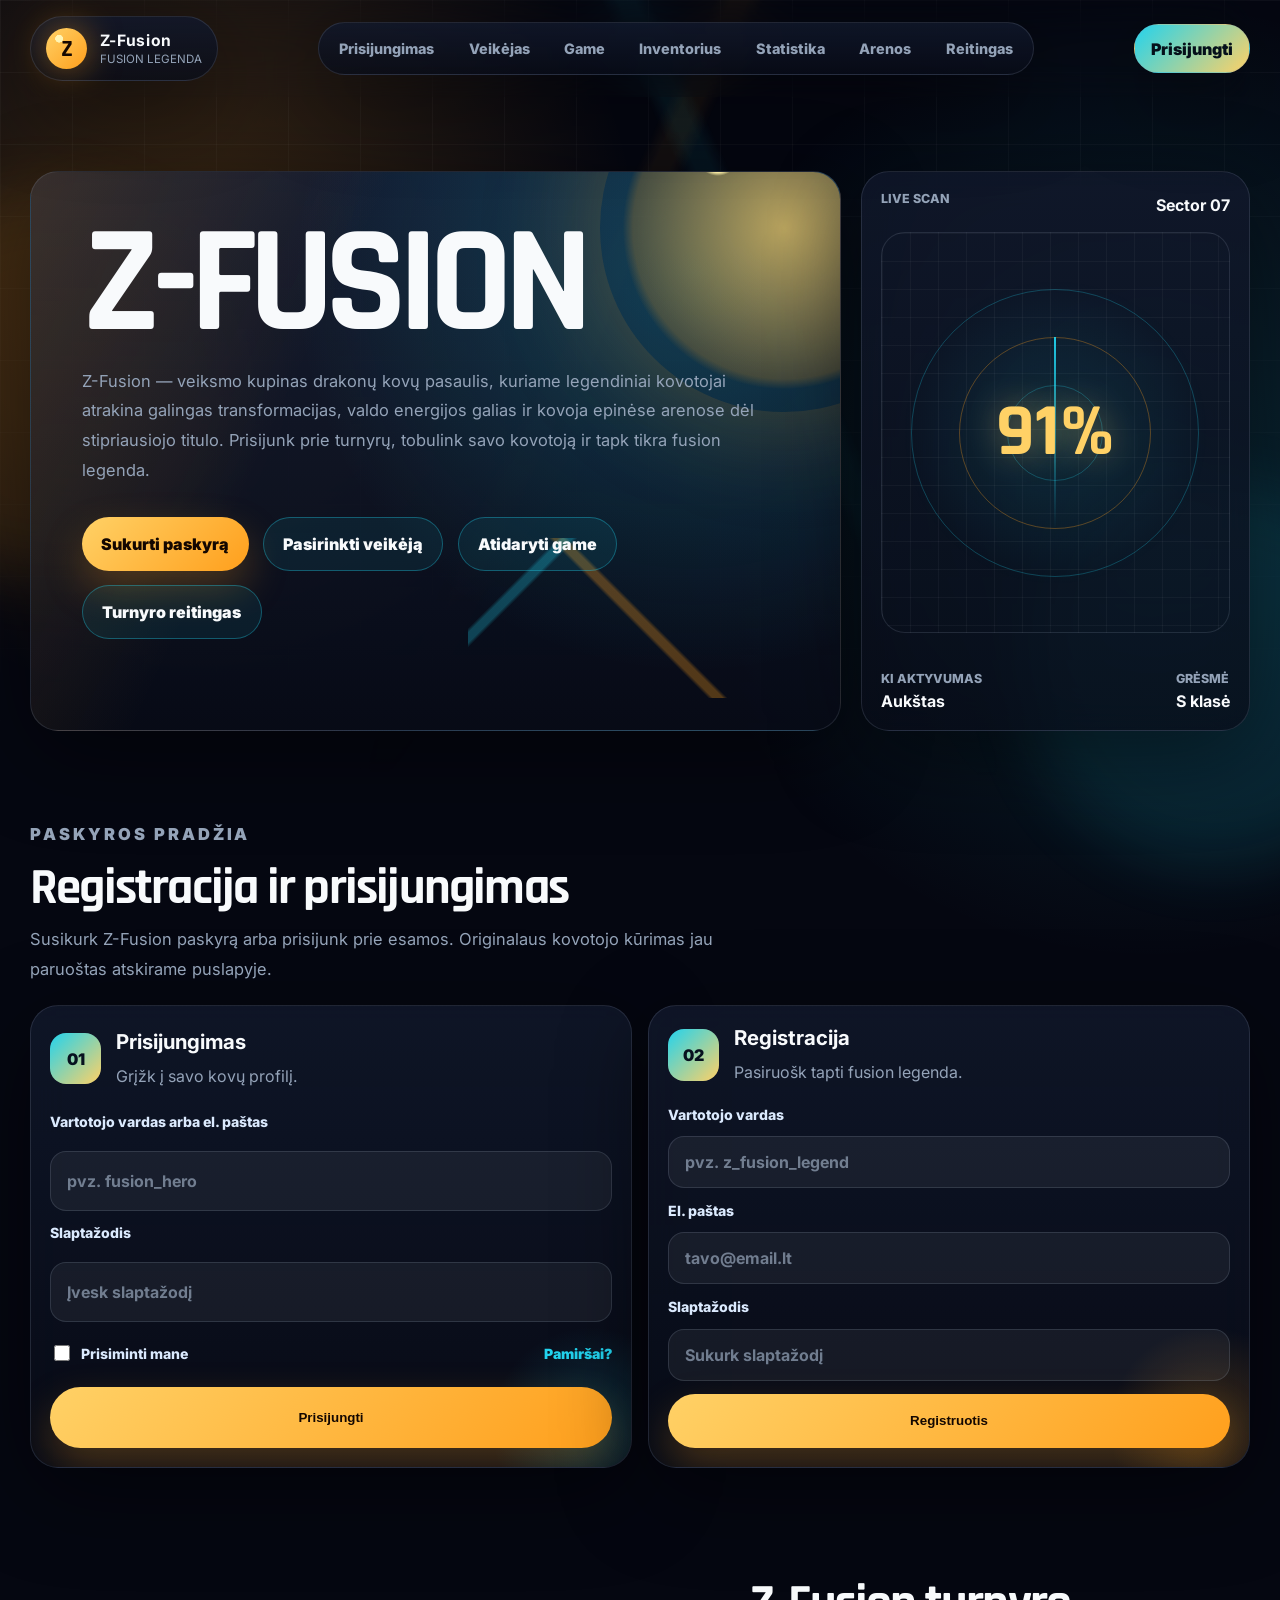
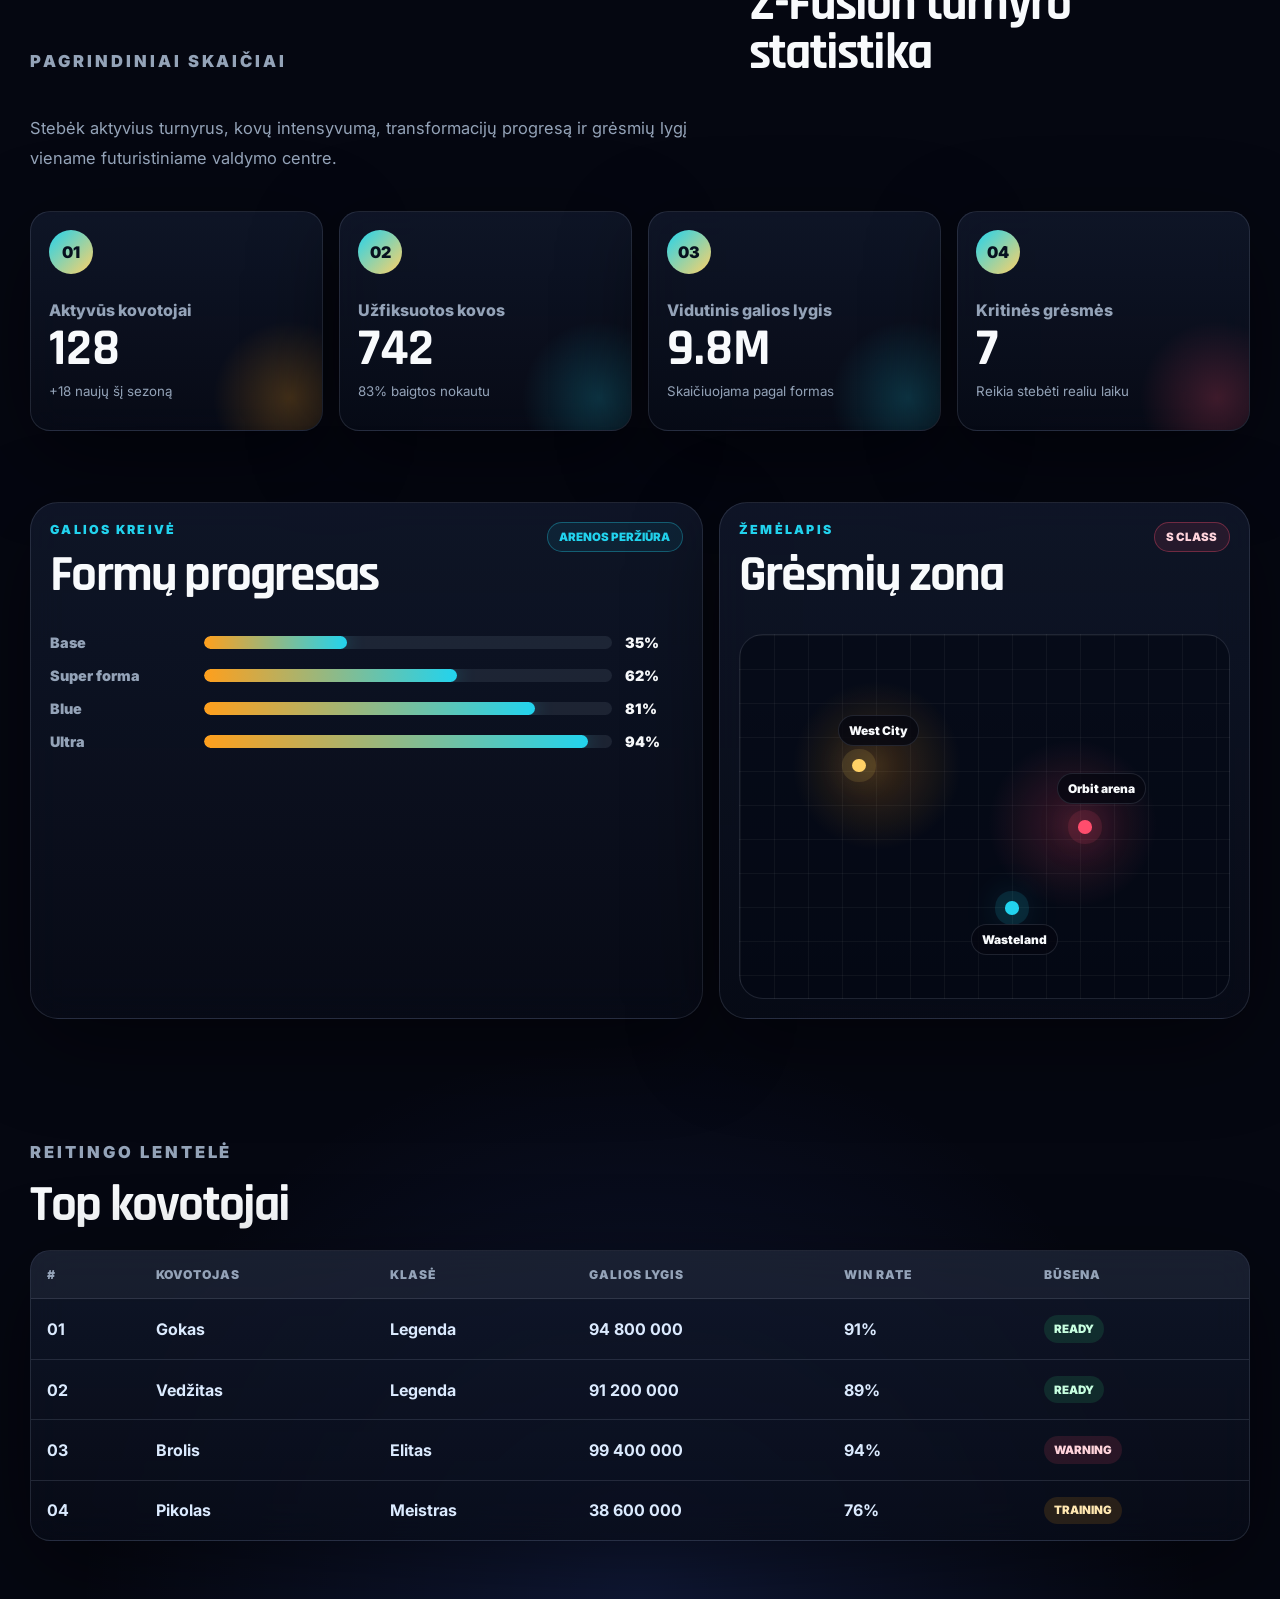
==== commit 5413d739: "Add drag and drop inventory page Co-authored-by: Adrijuszxc17 <Adrijuszxc17@users.noreply.github.com" ====
--- a/index.html
+++ b/index.html
@@ -28,6 +28,7 @@
       <a href="#auth">Prisijungimas</a>
       <a href="character.html">Veikėjas</a>
       <a href="game.html">Game</a>
+      <a href="inventory.html">Inventorius</a>
       <a href="#stats">Statistika</a>
       <a href="#arena">Arenos</a>
       <a href="#ranking">Reitingas</a>
--- a/styles.css
+++ b/styles.css
@@ -124,6 +124,12 @@
 .next-action-card,
 .game-card,
 .bottom-chat,
+.inventory-player-chip,
+.equipment-panel,
+.inventory-bag,
+.equipment-slot,
+.quick-slot,
+.bag-item,
 .table-card {
   border: 1px solid var(--line);
   background: linear-gradient(180deg, rgba(17, 24, 43, 0.84), rgba(8, 12, 24, 0.76));
@@ -208,6 +214,7 @@
 .character-hero,
 .creator-shell,
 .game-shell,
+.inventory-shell,
 .panel-section,
 .analytics-layout {
   width: min(1220px, calc(100% - 2rem));
@@ -1212,6 +1219,230 @@
   cursor: pointer;
 }
 
+.inventory-shell {
+  padding: 3.6rem 0 5rem;
+}
+
+.inventory-header {
+  display: grid;
+  grid-template-columns: minmax(0, 1fr) minmax(240px, 0.34fr);
+  gap: 1rem;
+  align-items: end;
+  margin-bottom: 1rem;
+}
+
+.inventory-header p {
+  max-width: 720px;
+  color: var(--muted);
+  line-height: 1.7;
+}
+
+.inventory-player-chip {
+  padding: 1rem;
+  border-radius: var(--radius-md);
+}
+
+.inventory-player-chip span {
+  display: block;
+  color: var(--muted);
+  font-size: 0.72rem;
+  font-weight: 900;
+  text-transform: uppercase;
+}
+
+.inventory-player-chip strong {
+  display: block;
+  margin-top: 0.25rem;
+  font-size: 1.45rem;
+}
+
+.inventory-layout {
+  display: grid;
+  grid-template-columns: minmax(420px, 0.92fr) minmax(340px, 0.72fr);
+  gap: 1rem;
+  align-items: start;
+}
+
+.equipment-panel,
+.inventory-bag {
+  padding: 1.2rem;
+  border-radius: var(--radius-lg);
+}
+
+.equipment-stage {
+  position: relative;
+  min-height: 39rem;
+  margin-bottom: 1rem;
+  background:
+    radial-gradient(circle at 50% 42%, rgba(255, 209, 102, 0.2), transparent 28%),
+    linear-gradient(rgba(255, 255, 255, 0.045) 1px, transparent 1px),
+    linear-gradient(90deg, rgba(255, 255, 255, 0.045) 1px, transparent 1px),
+    rgba(4, 9, 20, 0.62);
+  background-size: auto, 34px 34px, 34px 34px, auto;
+  border: 1px solid var(--line);
+  border-radius: 24px;
+}
+
+.inventory-silhouette {
+  position: absolute;
+  inset: 5rem 30% 2rem 30%;
+  display: grid;
+  place-items: end center;
+  overflow: hidden;
+  pointer-events: none;
+}
+
+.equipment-slot,
+.quick-slot {
+  min-height: 6.4rem;
+  padding: 0.75rem;
+  border-radius: 18px;
+  transition: 180ms ease;
+}
+
+.equipment-slot {
+  position: absolute;
+  width: 10.5rem;
+}
+
+.equipment-slot span,
+.quick-slot span {
+  display: block;
+  color: var(--muted);
+  font-size: 0.72rem;
+  font-weight: 900;
+  text-transform: uppercase;
+}
+
+.equipment-slot strong,
+.quick-slot strong {
+  display: block;
+  margin-top: 0.25rem;
+}
+
+.head-slot {
+  top: 1rem;
+  left: 50%;
+  transform: translateX(-50%);
+}
+
+.clothes-slot {
+  top: 11rem;
+  right: 1rem;
+}
+
+.bracelet-slot {
+  top: 11rem;
+  left: 1rem;
+}
+
+.wraps-slot {
+  bottom: 9.5rem;
+  left: 1rem;
+}
+
+.boots-slot {
+  right: 1rem;
+  bottom: 9.5rem;
+}
+
+.drop-slot.is-over {
+  border-color: rgba(255, 209, 102, 0.8);
+  box-shadow: 0 0 0 4px rgba(255, 209, 102, 0.12), var(--shadow);
+}
+
+.quick-slots {
+  display: grid;
+  grid-template-columns: repeat(3, minmax(0, 1fr));
+  gap: 0.75rem;
+}
+
+.bag-grid {
+  display: grid;
+  grid-template-columns: repeat(2, minmax(0, 1fr));
+  gap: 0.75rem;
+}
+
+.bag-item {
+  display: grid;
+  gap: 0.45rem;
+  min-height: 9.5rem;
+  padding: 0.85rem;
+  color: var(--text);
+  font: inherit;
+  text-align: left;
+  border-radius: 18px;
+  cursor: grab;
+  transition: 180ms ease;
+}
+
+.bag-item:active {
+  cursor: grabbing;
+}
+
+.bag-item:hover,
+.bag-item:focus-visible {
+  transform: translateY(-3px);
+  border-color: rgba(34, 211, 238, 0.5);
+}
+
+.bag-item.is-dragging {
+  opacity: 0.55;
+}
+
+.bag-item small {
+  color: var(--muted);
+}
+
+.item-photo {
+  display: grid;
+  width: 3.4rem;
+  height: 3.4rem;
+  place-items: center;
+  color: #07111f;
+  font-family: "Rajdhani", "Inter", sans-serif;
+  font-size: 1.3rem;
+  font-weight: 700;
+  background: linear-gradient(135deg, var(--gold), var(--orange));
+  border-radius: 1rem;
+  box-shadow: 0 0 28px rgba(255, 159, 28, 0.24);
+}
+
+.clothes-photo,
+.ki-photo {
+  background: linear-gradient(135deg, var(--cyan), var(--blue));
+}
+
+.bracelet-photo,
+.health-photo {
+  background: linear-gradient(135deg, #ff9ac1, var(--red));
+}
+
+.wraps-photo,
+.bean-photo {
+  background: linear-gradient(135deg, var(--green), var(--cyan));
+}
+
+.is-equipped {
+  min-height: auto;
+  padding: 0;
+  background: transparent;
+  border: 0;
+  box-shadow: none;
+  cursor: default;
+}
+
+.is-equipped .item-photo {
+  width: 2.7rem;
+  height: 2.7rem;
+}
+
+.inventory-hint {
+  margin: 1rem 0 0;
+  color: var(--muted);
+  line-height: 1.7;
+}
+
 .panel-section {
   padding: 3.6rem 0;
 }
@@ -1530,6 +1761,8 @@
   .game-hero,
   .game-grid,
   .lower-grid,
+  .inventory-header,
+  .inventory-layout,
   .section-title,
   .analytics-layout {
     grid-template-columns: 1fr;
@@ -1549,6 +1782,7 @@
   .character-hero,
   .creator-shell,
   .game-shell,
+  .inventory-shell,
   .panel-section,
   .analytics-layout {
     width: min(100% - 1rem, 620px);
@@ -1572,7 +1806,9 @@
   .locked-grid,
   .inventory-grid,
   .bottom-chat,
-  .chat-form {
+  .chat-form,
+  .quick-slots,
+  .bag-grid {
     grid-template-columns: 1fr;
   }
 
@@ -1585,6 +1821,26 @@
   .bottom-chat {
     position: static;
     margin-bottom: 1rem;
+  }
+
+  .equipment-stage {
+    display: grid;
+    gap: 0.75rem;
+    min-height: auto;
+    padding: 0.75rem;
+  }
+
+  .equipment-slot {
+    position: static;
+    width: auto;
+    transform: none;
+  }
+
+  .inventory-silhouette {
+    position: relative;
+    inset: auto;
+    min-height: 20rem;
+    order: -1;
   }
 
   .bar-row {
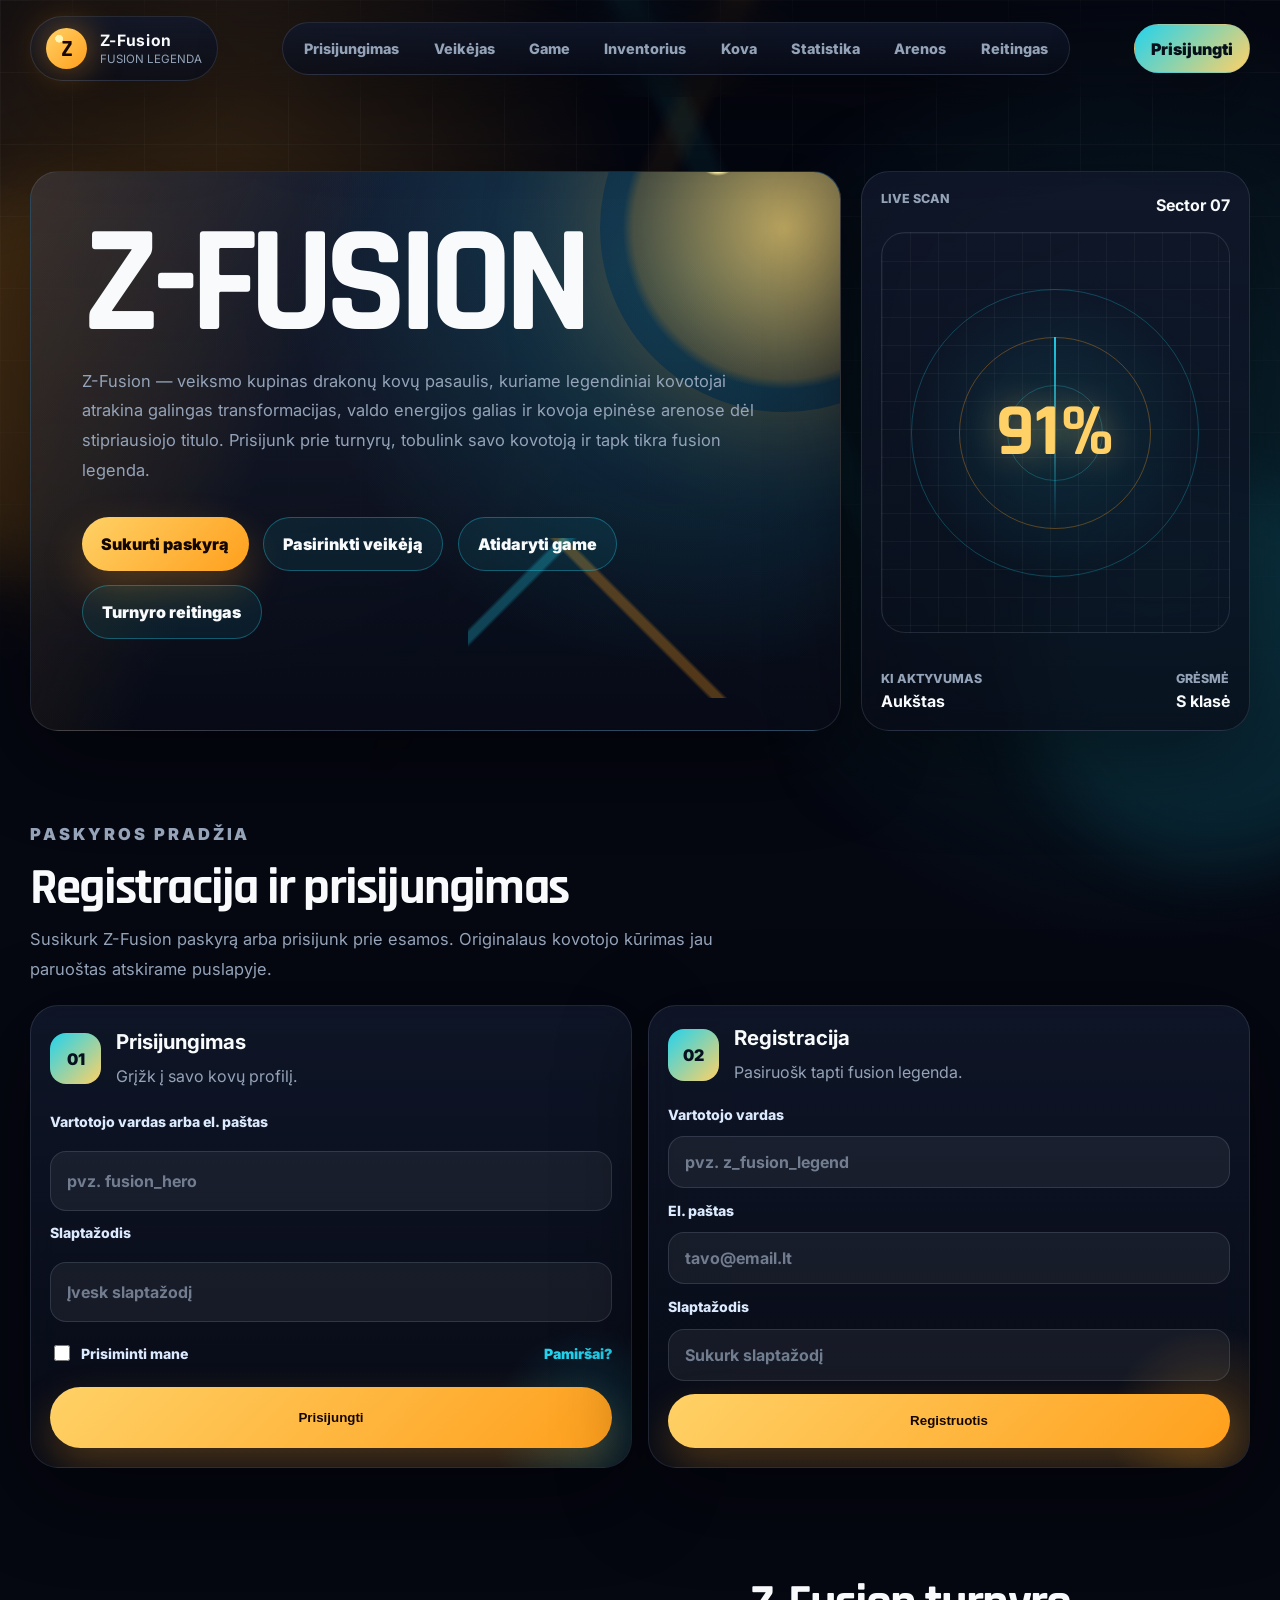
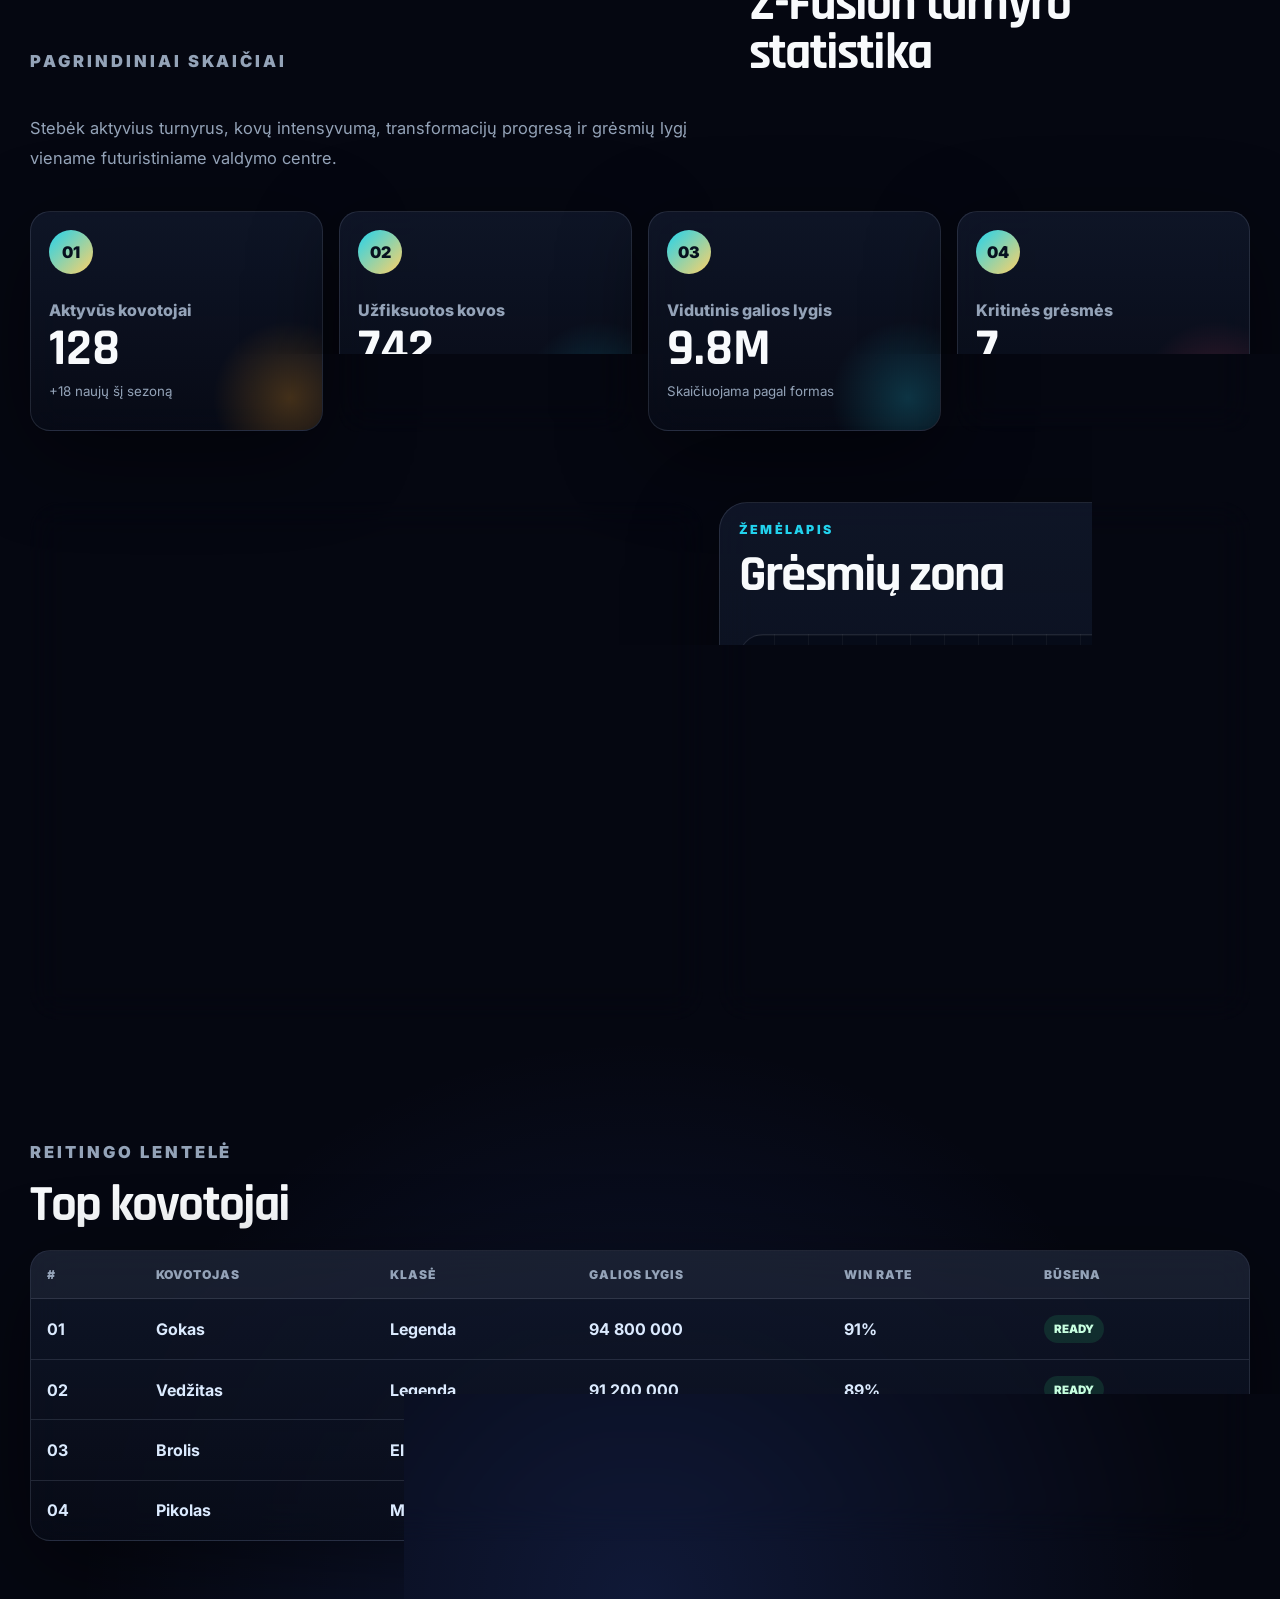
==== commit bd3077a0: "Add NPC fight system Co-authored-by: Adrijuszxc17 <Adrijuszxc17@users.noreply.github.com>" ====
--- a/index.html
+++ b/index.html
@@ -29,6 +29,7 @@
       <a href="character.html">Veikėjas</a>
       <a href="game.html">Game</a>
       <a href="inventory.html">Inventorius</a>
+      <a href="fight.html">Kova</a>
       <a href="#stats">Statistika</a>
       <a href="#arena">Arenos</a>
       <a href="#ranking">Reitingas</a>
--- a/styles.css
+++ b/styles.css
@@ -130,6 +130,10 @@
 .equipment-slot,
 .quick-slot,
 .bag-item,
+.combatant-card,
+.fight-actions-panel,
+.battle-log-panel,
+.fight-action,
 .table-card {
   border: 1px solid var(--line);
   background: linear-gradient(180deg, rgba(17, 24, 43, 0.84), rgba(8, 12, 24, 0.76));
@@ -215,6 +219,7 @@
 .creator-shell,
 .game-shell,
 .inventory-shell,
+.fight-shell,
 .panel-section,
 .analytics-layout {
   width: min(1220px, calc(100% - 2rem));
@@ -1364,6 +1369,7 @@
 }
 
 .bag-item {
+  position: relative;
   display: grid;
   gap: 0.45rem;
   min-height: 9.5rem;
@@ -1392,6 +1398,24 @@
 
 .bag-item small {
   color: var(--muted);
+}
+
+.item-quantity {
+  position: absolute;
+  top: 0.7rem;
+  right: 0.7rem;
+  z-index: 2;
+  display: inline-flex;
+  min-width: 2.2rem;
+  min-height: 2.2rem;
+  align-items: center;
+  justify-content: center;
+  color: #07111f;
+  font-size: 0.82rem;
+  font-weight: 900;
+  background: linear-gradient(135deg, var(--gold), var(--orange));
+  border-radius: 999px;
+  box-shadow: 0 0 22px rgba(255, 159, 28, 0.28);
 }
 
 .item-photo {
@@ -1439,6 +1463,184 @@
 
 .inventory-hint {
   margin: 1rem 0 0;
+  color: var(--muted);
+  line-height: 1.7;
+}
+
+.fight-shell {
+  padding: 3.6rem 0 5rem;
+}
+
+.fight-header {
+  display: grid;
+  grid-template-columns: minmax(0, 1fr) auto;
+  gap: 1rem;
+  align-items: end;
+  margin-bottom: 1rem;
+}
+
+.fight-header p {
+  max-width: 760px;
+  color: var(--muted);
+  line-height: 1.7;
+}
+
+.fight-header .button {
+  border: 0;
+  cursor: pointer;
+}
+
+.fight-arena {
+  display: grid;
+  grid-template-columns: minmax(0, 1fr) auto minmax(0, 1fr);
+  gap: 1rem;
+  align-items: center;
+  margin-bottom: 1rem;
+}
+
+.combatant-card,
+.fight-actions-panel,
+.battle-log-panel {
+  padding: 1.2rem;
+  border-radius: var(--radius-lg);
+}
+
+.combatant-top {
+  display: grid;
+  grid-template-columns: auto 1fr;
+  gap: 1rem;
+  align-items: center;
+  margin-bottom: 1.2rem;
+}
+
+.npc-top {
+  grid-template-columns: 1fr auto;
+  text-align: right;
+}
+
+.combatant-silhouette,
+.npc-avatar {
+  display: grid;
+  width: 8.5rem;
+  height: 9.5rem;
+  place-items: end center;
+  overflow: hidden;
+  background:
+    radial-gradient(circle at 50% 34%, rgba(255, 209, 102, 0.24), transparent 35%),
+    rgba(255, 255, 255, 0.045);
+  border: 1px solid var(--line);
+  border-radius: 22px;
+}
+
+.npc-avatar {
+  place-items: center;
+  color: #07111f;
+  font-family: "Rajdhani", "Inter", sans-serif;
+  font-size: 2.2rem;
+  font-weight: 700;
+  background: linear-gradient(135deg, var(--cyan), var(--blue));
+}
+
+.fight-bars {
+  display: grid;
+  gap: 0.85rem;
+}
+
+.fight-bar {
+  display: grid;
+  grid-template-columns: 5.5rem 1fr 5rem;
+  gap: 0.75rem;
+  align-items: center;
+}
+
+.fight-bar span,
+.fight-bar strong {
+  font-weight: 900;
+}
+
+.fight-bar div {
+  height: 0.85rem;
+  overflow: hidden;
+  background: rgba(148, 163, 184, 0.13);
+  border-radius: 999px;
+}
+
+.fight-bar i {
+  display: block;
+  width: var(--value);
+  height: 100%;
+  background: linear-gradient(90deg, var(--green), var(--cyan));
+  border-radius: inherit;
+  transition: width 180ms ease;
+}
+
+.versus-core {
+  display: grid;
+  width: 6rem;
+  height: 6rem;
+  place-items: center;
+  color: #07111f;
+  font-family: "Rajdhani", "Inter", sans-serif;
+  font-size: 2.6rem;
+  font-weight: 700;
+  background: radial-gradient(circle, #fffad0, var(--gold) 45%, var(--orange));
+  border-radius: 50%;
+  box-shadow: 0 0 54px rgba(255, 209, 102, 0.42);
+}
+
+.fight-control-grid {
+  display: grid;
+  grid-template-columns: minmax(0, 0.75fr) minmax(360px, 0.62fr);
+  gap: 1rem;
+}
+
+.fight-actions {
+  display: grid;
+  grid-template-columns: repeat(2, minmax(0, 1fr));
+  gap: 0.75rem;
+}
+
+.fight-action {
+  min-height: 6.6rem;
+  padding: 0.9rem;
+  color: var(--text);
+  font: inherit;
+  text-align: left;
+  border-radius: 18px;
+  cursor: pointer;
+  transition: 180ms ease;
+}
+
+.fight-action:hover,
+.fight-action:focus-visible {
+  transform: translateY(-3px);
+  border-color: rgba(34, 211, 238, 0.5);
+}
+
+.fight-action:disabled {
+  cursor: not-allowed;
+  opacity: 0.5;
+  transform: none;
+}
+
+.fight-action strong,
+.fight-action small {
+  display: block;
+}
+
+.fight-action small {
+  margin-top: 0.35rem;
+  color: var(--muted);
+  line-height: 1.5;
+}
+
+.battle-log {
+  display: grid;
+  max-height: 24rem;
+  gap: 0.75rem;
+  margin: 0;
+  padding-left: 1.2rem;
+  overflow: auto;
   color: var(--muted);
   line-height: 1.7;
 }
@@ -1763,6 +1965,9 @@
   .lower-grid,
   .inventory-header,
   .inventory-layout,
+  .fight-header,
+  .fight-arena,
+  .fight-control-grid,
   .section-title,
   .analytics-layout {
     grid-template-columns: 1fr;
@@ -1783,6 +1988,7 @@
   .creator-shell,
   .game-shell,
   .inventory-shell,
+  .fight-shell,
   .panel-section,
   .analytics-layout {
     width: min(100% - 1rem, 620px);
@@ -1808,14 +2014,26 @@
   .bottom-chat,
   .chat-form,
   .quick-slots,
-  .bag-grid {
+  .bag-grid,
+  .fight-actions {
     grid-template-columns: 1fr;
   }
 
   .point-control,
   .resource-row,
-  .player-summary {
+  .player-summary,
+  .fight-bar,
+  .combatant-top,
+  .npc-top {
     grid-template-columns: 1fr;
+  }
+
+  .npc-top {
+    text-align: left;
+  }
+
+  .versus-core {
+    margin: 0 auto;
   }
 
   .bottom-chat {
